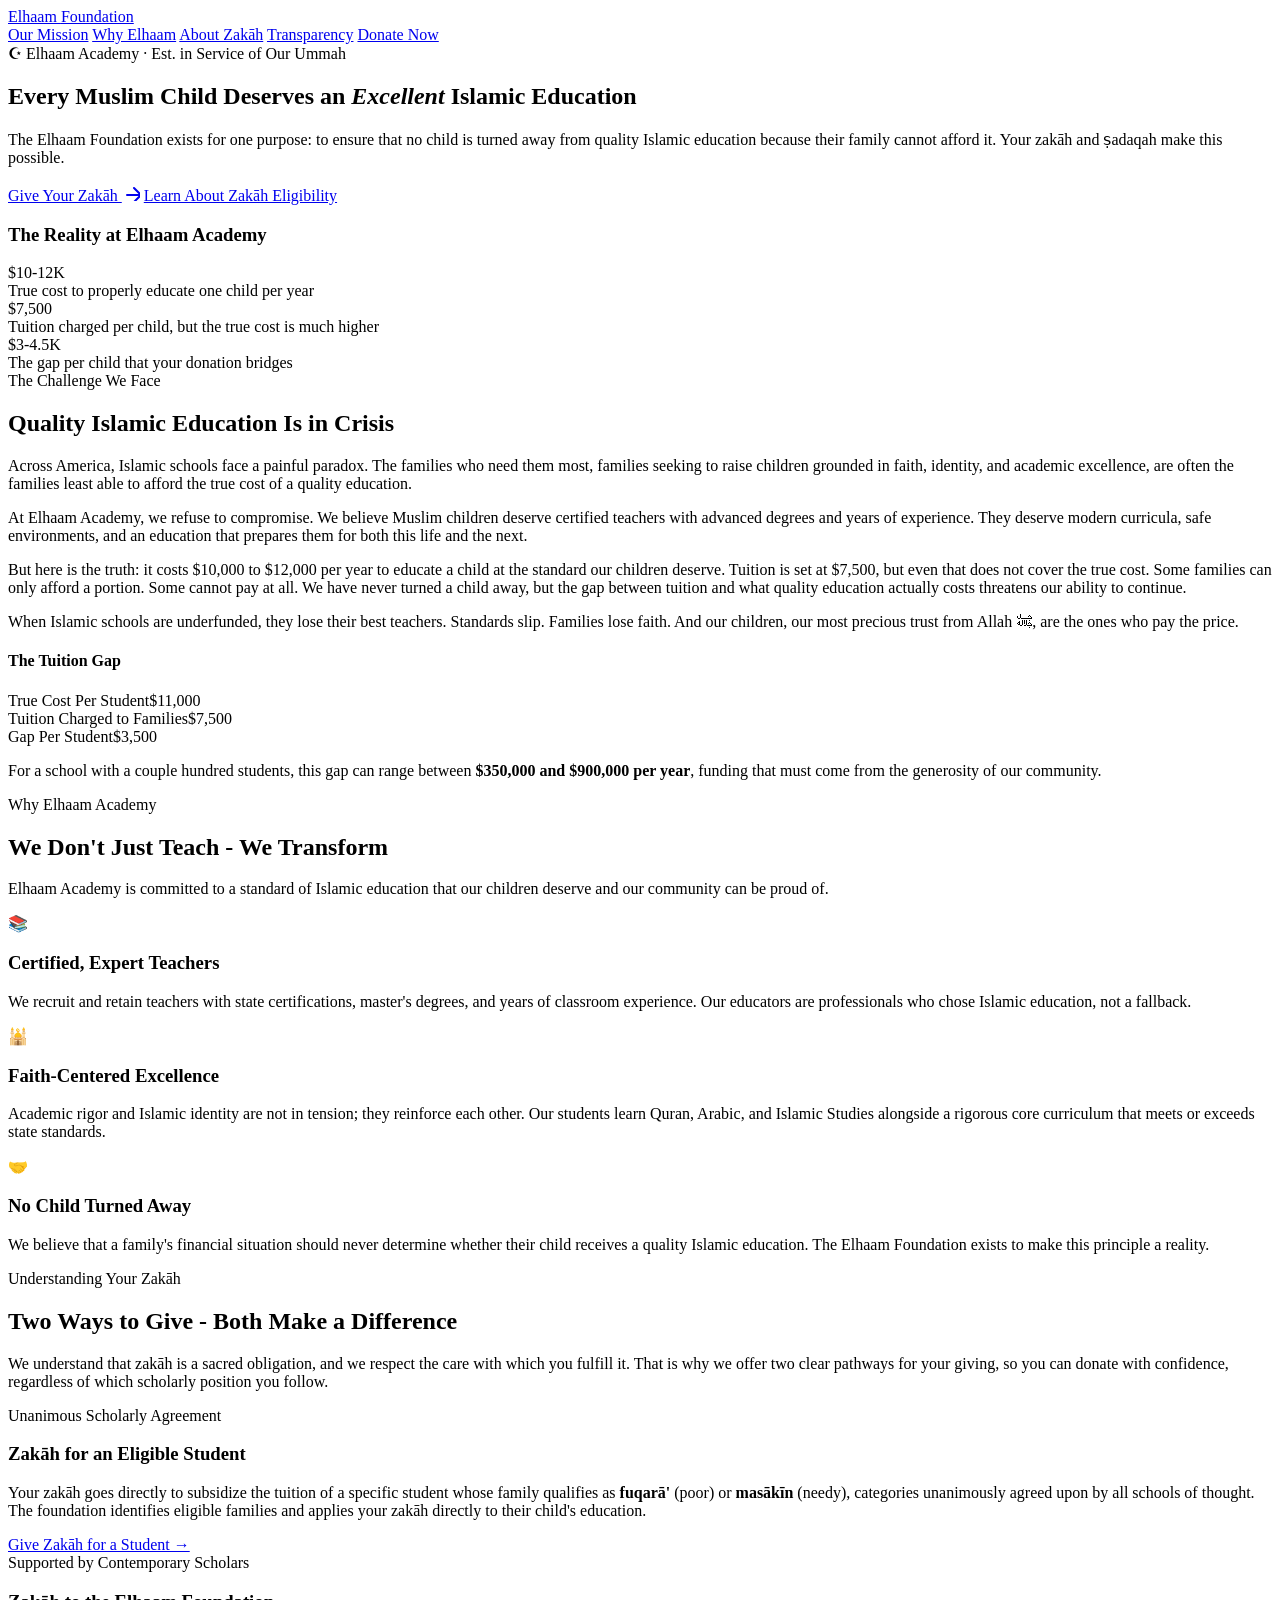
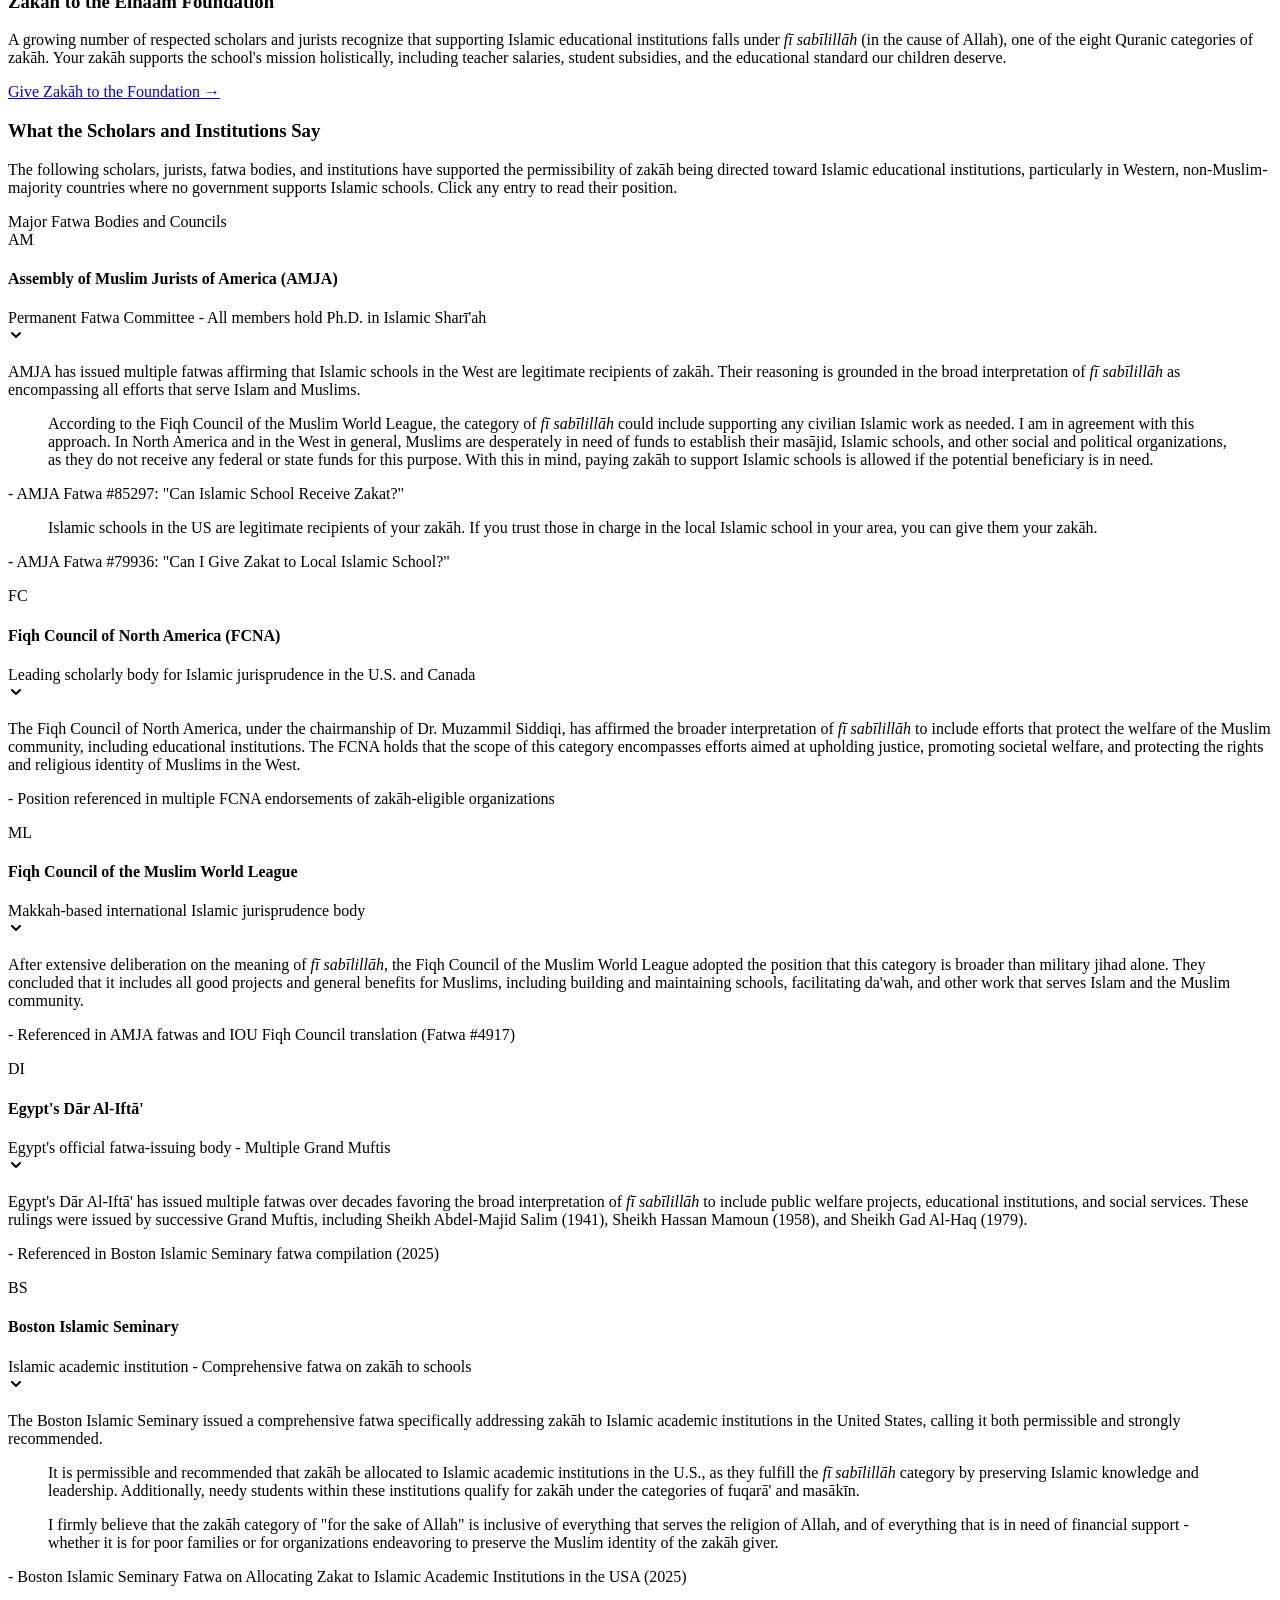
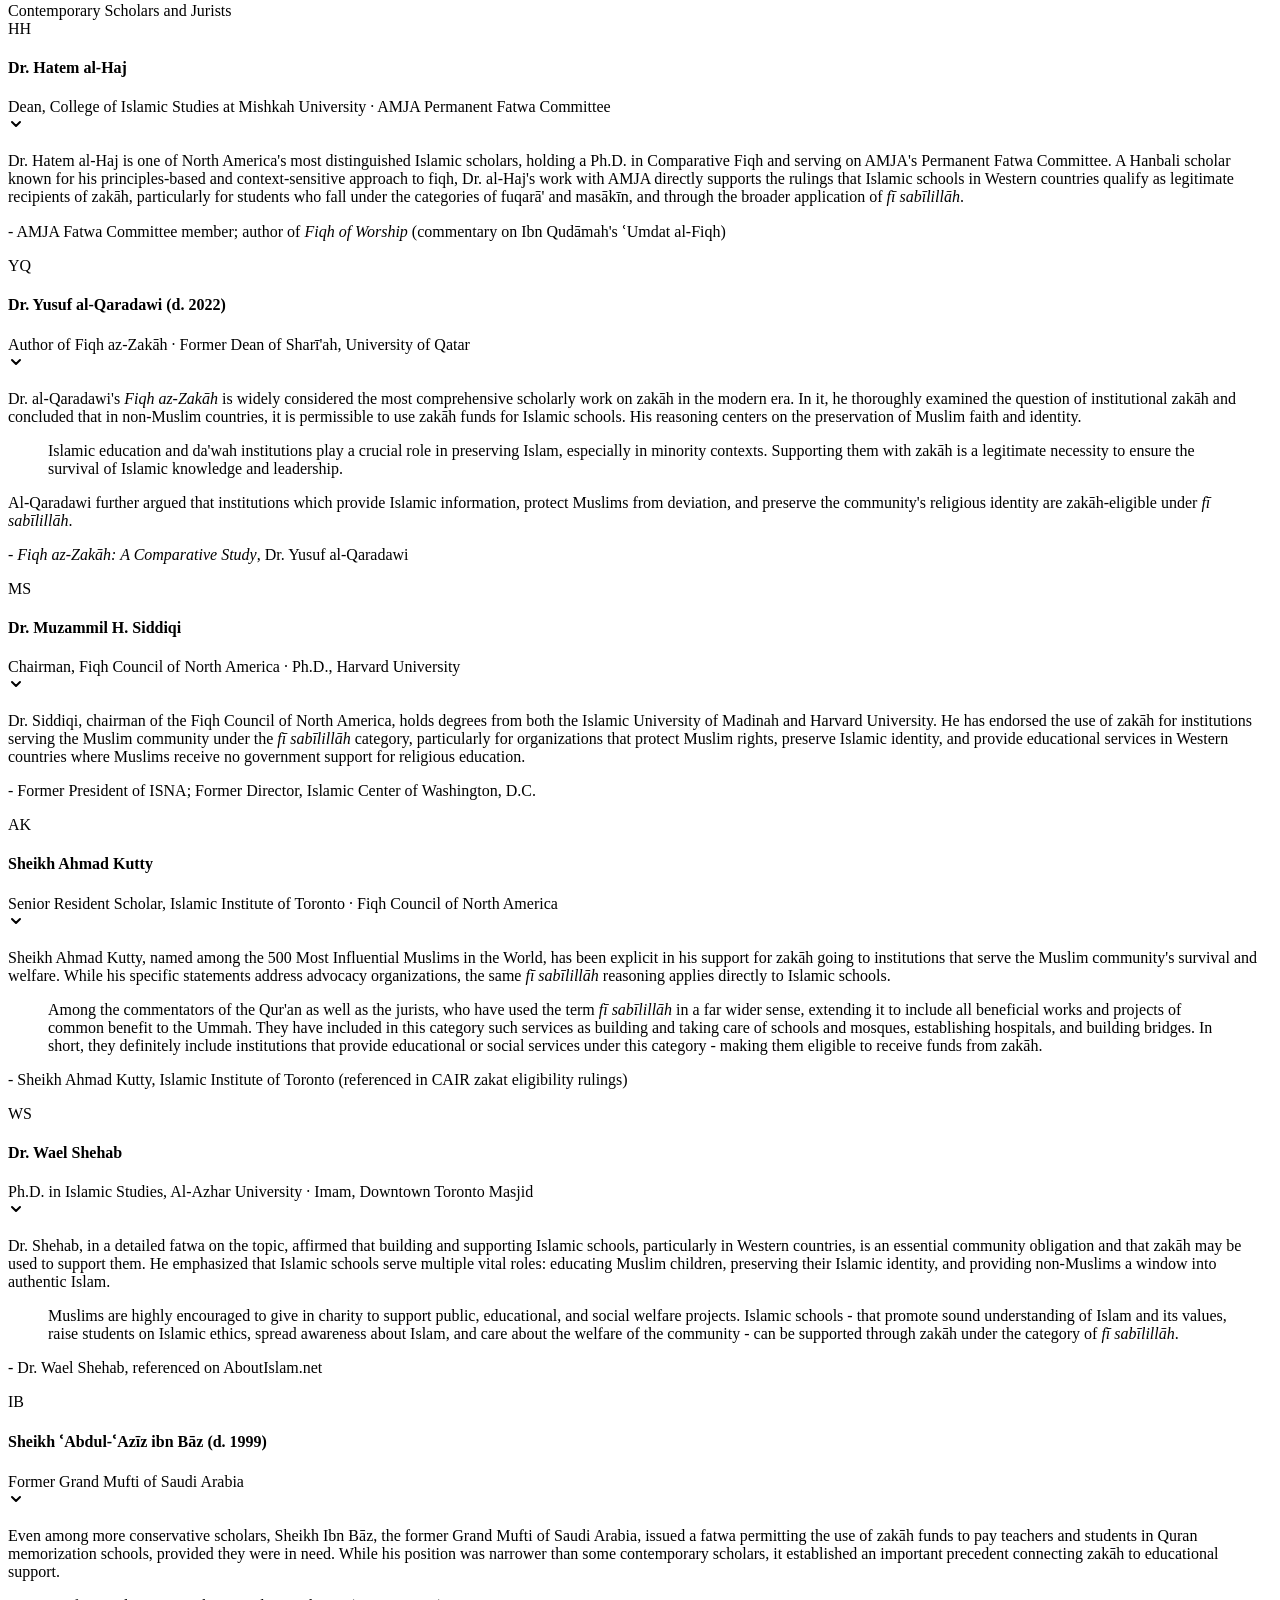
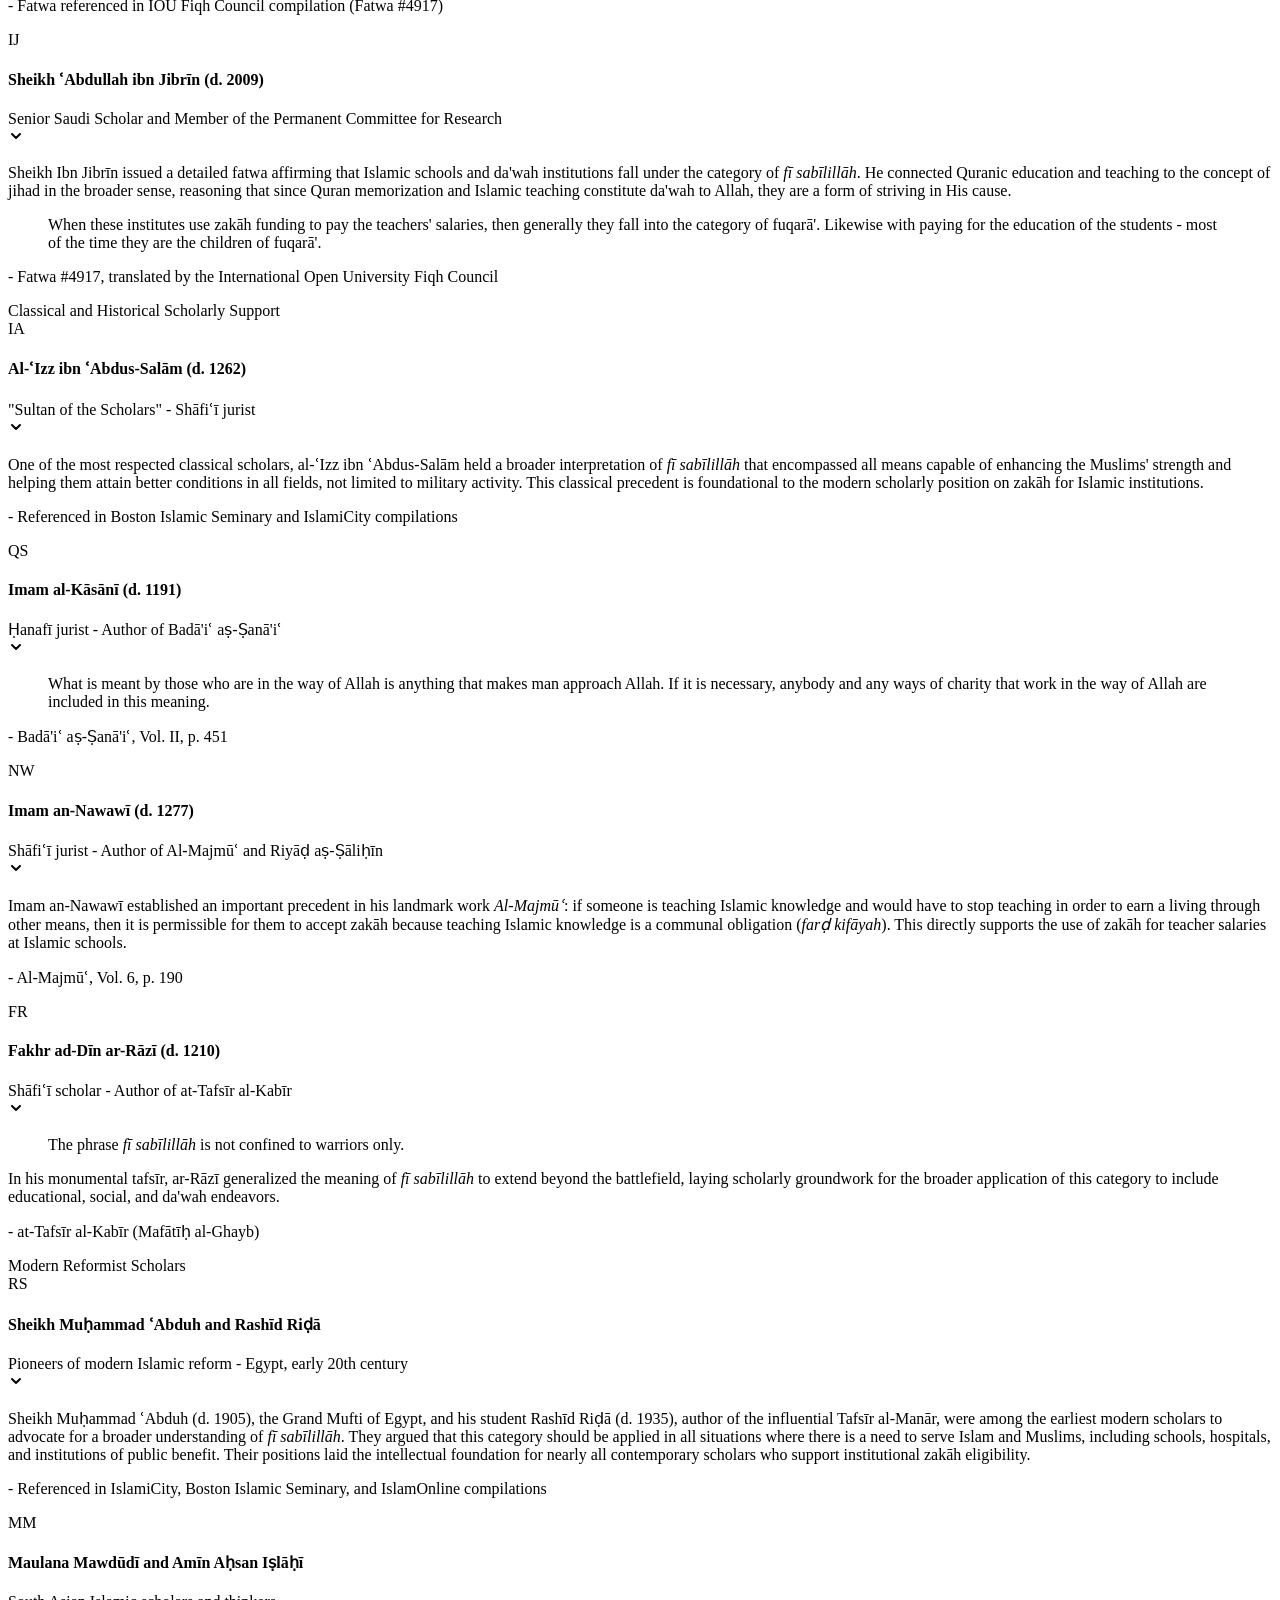
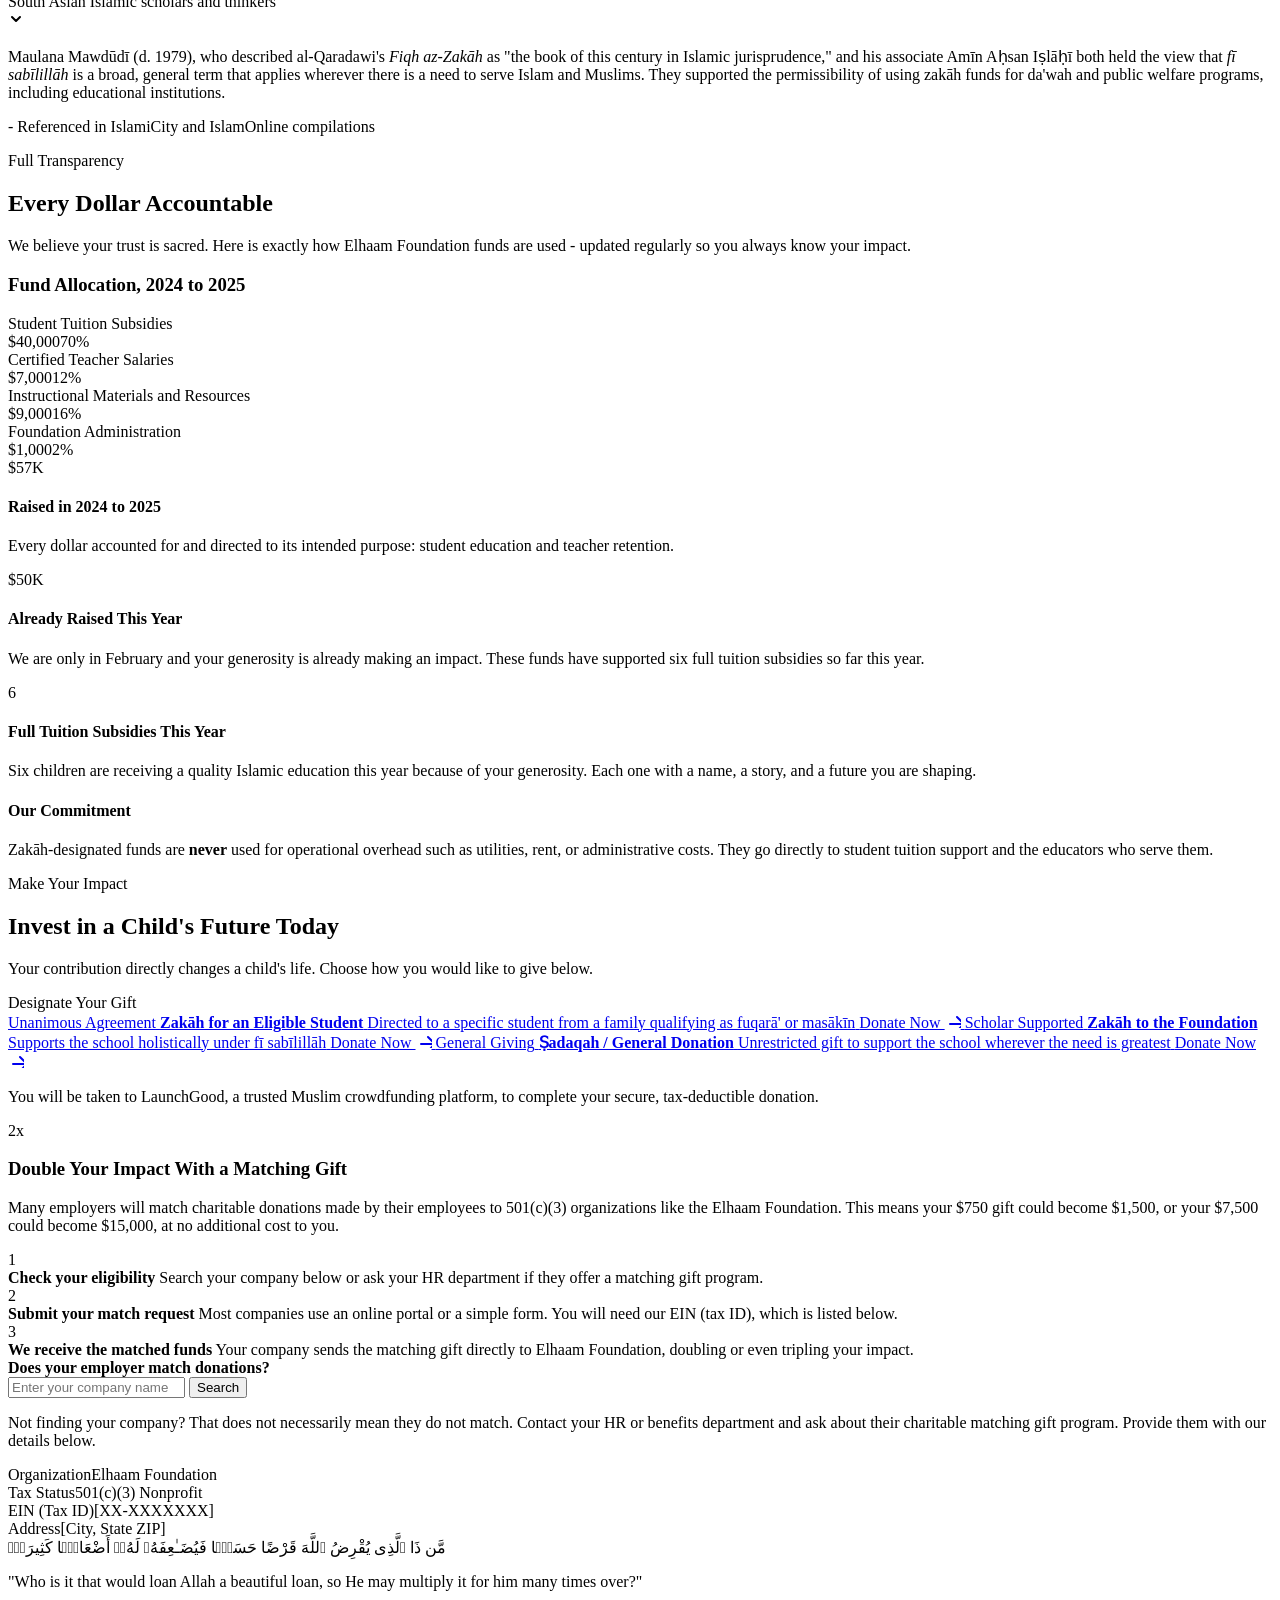
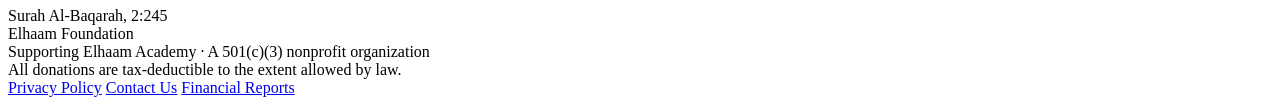
==== index.html @ 67f21fc2 "first commit" ====
<!DOCTYPE html>
<html lang="en">
<head>
<meta charset="UTF-8">
<meta name="viewport" content="width=device-width, initial-scale=1.0">
<title>Elhaam Foundation | Investing in the Future of Our Children</title>
<link href="https://fonts.googleapis.com/css2?family=Cormorant+Garamond:ital,wght@0,400;0,500;0,600;0,700;1,400;1,500&family=DM+Sans:wght@300;400;500;600;700&display=swap" rel="stylesheet">
<link rel="stylesheet" href="style.css">
<style>
  
</style>
</head>
<body>

<!-- NAV -->
<nav>
  <div class="nav-inner">
    <a href="#" class="nav-logo">Elhaam <span>Foundation</span></a>
    <div class="nav-links">
      <a href="#challenge">Our Mission</a>
      <a href="#why">Why Elhaam</a>
      <a href="#zakah">About Zakāh</a>
      <a href="#transparency">Transparency</a>
      <a href="#donate" class="nav-cta">Donate Now</a>
    </div>
  </div>
</nav>

<!-- HERO -->
<section class="hero">
  <div class="islamic-pattern"></div>
  <div class="hero-glow"></div>
  <div class="hero-glow-2"></div>
  <div class="hero-content">
    <div>
      <div class="hero-badge">☪ Elhaam Academy · Est. in Service of Our Ummah</div>
      <h1>Every Muslim Child Deserves an <em>Excellent</em> Islamic Education</h1>
      <p class="hero-text">The Elhaam Foundation exists for one purpose: to ensure that no child is turned away from quality Islamic education because their family cannot afford it. Your zakāh and ṣadaqah make this possible.</p>
      <div class="hero-actions">
        <a href="#donate" class="btn-primary">Give Your Zakāh <svg width="18" height="18" fill="none" stroke="currentColor" stroke-width="2" stroke-linecap="round" stroke-linejoin="round"><path d="M5 12h14M12 5l7 7-7 7"/></svg></a>
        <a href="#zakah" class="btn-secondary">Learn About Zakāh Eligibility</a>
      </div>
    </div>
    <div class="hero-card">
      <h3>The Reality at Elhaam Academy</h3>
      <div class="impact-stat">
        <div class="impact-number">$10-12K</div>
        <div class="impact-label">True cost to properly educate one child per year</div>
      </div>
      <div class="impact-stat">
        <div class="impact-number">$7,500</div>
        <div class="impact-label">Tuition charged per child, but the true cost is much higher</div>
      </div>
      <div class="impact-stat">
        <div class="impact-number">$3-4.5K</div>
        <div class="impact-label">The gap per child that your donation bridges</div>
      </div>
    </div>
  </div>
</section>

<!-- CHALLENGE -->
<section class="challenge" id="challenge">
  <div class="section-inner">
    <span class="section-label fade-in">The Challenge We Face</span>
    <h2 class="section-title fade-in">Quality Islamic Education Is in Crisis</h2>
    <div class="challenge-grid">
      <div class="challenge-narrative fade-in">
        <p>Across America, Islamic schools face a painful paradox. The families who need them most, families seeking to raise children grounded in faith, identity, and academic excellence, are often the families least able to afford the true cost of a quality education.</p>
        <p>At Elhaam Academy, we refuse to compromise. We believe Muslim children deserve certified teachers with advanced degrees and years of experience. They deserve modern curricula, safe environments, and an education that prepares them for both this life and the next.</p>
        <p>But here is the truth: it costs $10,000 to $12,000 per year to educate a child at the standard our children deserve. Tuition is set at $7,500, but even that does not cover the true cost. Some families can only afford a portion. Some cannot pay at all. We have never turned a child away, but the gap between tuition and what quality education actually costs threatens our ability to continue.</p>
        <p>When Islamic schools are underfunded, they lose their best teachers. Standards slip. Families lose faith. And our children, our most precious trust from Allah ﷻ, are the ones who pay the price.</p>
      </div>
      <div class="gap-visual fade-in">
        <h4>The Tuition Gap</h4>
        <div class="gap-bar">
          <div class="gap-bar-label"><span>True Cost Per Student</span><span>$11,000</span></div>
          <div class="gap-bar-track"><div class="gap-bar-fill fill-needed" style="width: 100%"></div></div>
        </div>
        <div class="gap-bar">
          <div class="gap-bar-label"><span>Tuition Charged to Families</span><span>$7,500</span></div>
          <div class="gap-bar-track"><div class="gap-bar-fill fill-actual" style="width: 68%"></div></div>
        </div>
        <div class="gap-bar">
          <div class="gap-bar-label"><span>Gap Per Student</span><span>$3,500</span></div>
          <div class="gap-bar-track"><div class="gap-bar-fill fill-gap" style="width: 32%"></div></div>
        </div>
        <div class="gap-callout">
          <p>For a school with a couple hundred students, this gap can range between <strong>$350,000 and $900,000 per year</strong>, funding that must come from the generosity of our community.</p>
        </div>
      </div>
    </div>
  </div>
</section>

<!-- WHY ELHAAM -->
<section class="why-elhaam" id="why">
  <div class="section-inner">
    <span class="section-label fade-in">Why Elhaam Academy</span>
    <h2 class="section-title fade-in">We Don't Just Teach - We Transform</h2>
    <p class="section-subtitle fade-in">Elhaam Academy is committed to a standard of Islamic education that our children deserve and our community can be proud of.</p>
    <div class="pillars-grid">
      <div class="pillar-card fade-in">
        <div class="pillar-icon">📚</div>
        <h3>Certified, Expert Teachers</h3>
        <p>We recruit and retain teachers with state certifications, master's degrees, and years of classroom experience. Our educators are professionals who chose Islamic education, not a fallback.</p>
      </div>
      <div class="pillar-card fade-in">
        <div class="pillar-icon">🕌</div>
        <h3>Faith-Centered Excellence</h3>
        <p>Academic rigor and Islamic identity are not in tension; they reinforce each other. Our students learn Quran, Arabic, and Islamic Studies alongside a rigorous core curriculum that meets or exceeds state standards.</p>
      </div>
      <div class="pillar-card fade-in">
        <div class="pillar-icon">🤝</div>
        <h3>No Child Turned Away</h3>
        <p>We believe that a family's financial situation should never determine whether their child receives a quality Islamic education. The Elhaam Foundation exists to make this principle a reality.</p>
      </div>
    </div>
  </div>
</section>

<!-- ZAKAH -->
<section class="zakah-section" id="zakah">
  <div class="section-inner">
    <span class="section-label fade-in">Understanding Your Zakāh</span>
    <h2 class="section-title fade-in">Two Ways to Give - Both Make a Difference</h2>
    <div class="zakah-intro fade-in">
      <p>We understand that zakāh is a sacred obligation, and we respect the care with which you fulfill it. That is why we offer two clear pathways for your giving, so you can donate with confidence, regardless of which scholarly position you follow.</p>
    </div>

    <div class="zakah-paths">
      <div class="zakah-path fade-in">
        <span class="path-badge consensus">Unanimous Scholarly Agreement</span>
        <h3>Zakāh for an Eligible Student</h3>
        <p>Your zakāh goes directly to subsidize the tuition of a specific student whose family qualifies as <strong>fuqarā'</strong> (poor) or <strong>masākīn</strong> (needy), categories unanimously agreed upon by all schools of thought. The foundation identifies eligible families and applies your zakāh directly to their child's education.</p>
        <a href="#donate" class="btn-primary">Give Zakāh for a Student →</a>
      </div>
      <div class="zakah-path fade-in">
        <span class="path-badge supported">Supported by Contemporary Scholars</span>
        <h3>Zakāh to the Elhaam Foundation</h3>
        <p>A growing number of respected scholars and jurists recognize that supporting Islamic educational institutions falls under <em>fī sabīlillāh</em> (in the cause of Allah), one of the eight Quranic categories of zakāh. Your zakāh supports the school's mission holistically, including teacher salaries, student subsidies, and the educational standard our children deserve.</p>
        <a href="#donate" class="btn-primary">Give Zakāh to the Foundation →</a>
      </div>
    </div>

    <!-- SCHOLARS ACCORDION -->
    <div class="scholars-section fade-in">
      <h3>What the Scholars and Institutions Say</h3>
      <p>The following scholars, jurists, fatwa bodies, and institutions have supported the permissibility of zakāh being directed toward Islamic educational institutions, particularly in Western, non-Muslim-majority countries where no government supports Islamic schools. Click any entry to read their position.</p>

      <!-- CATEGORY: Major Fatwa Bodies -->
      <div class="scholar-category">Major Fatwa Bodies and Councils</div>

      <!-- AMJA -->
      <div class="scholar-item">
        <div class="scholar-header" onclick="toggleScholar(this)">
          <div class="scholar-name">
            <div class="scholar-avatar org">AM</div>
            <div class="scholar-info">
              <h4>Assembly of Muslim Jurists of America (AMJA)</h4>
              <span>Permanent Fatwa Committee - All members hold Ph.D. in Islamic Sharī'ah</span>
            </div>
          </div>
          <div class="scholar-toggle"><svg width="16" height="16" fill="none" stroke="currentColor" stroke-width="2" stroke-linecap="round" stroke-linejoin="round"><path d="M4 6l4 4 4-4"/></svg></div>
        </div>
        <div class="scholar-body">
          <div class="scholar-body-inner">
            <p>AMJA has issued multiple fatwas affirming that Islamic schools in the West are legitimate recipients of zakāh. Their reasoning is grounded in the broad interpretation of <em>fī sabīlillāh</em> as encompassing all efforts that serve Islam and Muslims.</p>
            <blockquote>According to the Fiqh Council of the Muslim World League, the category of <em>fī sabīlillāh</em> could include supporting any civilian Islamic work as needed. I am in agreement with this approach. In North America and in the West in general, Muslims are desperately in need of funds to establish their masājid, Islamic schools, and other social and political organizations, as they do not receive any federal or state funds for this purpose. With this in mind, paying zakāh to support Islamic schools is allowed if the potential beneficiary is in need.</blockquote>
            <p class="source">- AMJA Fatwa #85297: "Can Islamic School Receive Zakat?"</p>
            <blockquote>Islamic schools in the US are legitimate recipients of your zakāh. If you trust those in charge in the local Islamic school in your area, you can give them your zakāh.</blockquote>
            <p class="source">- AMJA Fatwa #79936: "Can I Give Zakat to Local Islamic School?"</p>
          </div>
        </div>
      </div>

      <!-- Fiqh Council of North America -->
      <div class="scholar-item">
        <div class="scholar-header" onclick="toggleScholar(this)">
          <div class="scholar-name">
            <div class="scholar-avatar org">FC</div>
            <div class="scholar-info">
              <h4>Fiqh Council of North America (FCNA)</h4>
              <span>Leading scholarly body for Islamic jurisprudence in the U.S. and Canada</span>
            </div>
          </div>
          <div class="scholar-toggle"><svg width="16" height="16" fill="none" stroke="currentColor" stroke-width="2" stroke-linecap="round" stroke-linejoin="round"><path d="M4 6l4 4 4-4"/></svg></div>
        </div>
        <div class="scholar-body">
          <div class="scholar-body-inner">
            <p>The Fiqh Council of North America, under the chairmanship of Dr. Muzammil Siddiqi, has affirmed the broader interpretation of <em>fī sabīlillāh</em> to include efforts that protect the welfare of the Muslim community, including educational institutions. The FCNA holds that the scope of this category encompasses efforts aimed at upholding justice, promoting societal welfare, and protecting the rights and religious identity of Muslims in the West.</p>
            <p class="source">- Position referenced in multiple FCNA endorsements of zakāh-eligible organizations</p>
          </div>
        </div>
      </div>

      <!-- Muslim World League Fiqh Council -->
      <div class="scholar-item">
        <div class="scholar-header" onclick="toggleScholar(this)">
          <div class="scholar-name">
            <div class="scholar-avatar org">ML</div>
            <div class="scholar-info">
              <h4>Fiqh Council of the Muslim World League</h4>
              <span>Makkah-based international Islamic jurisprudence body</span>
            </div>
          </div>
          <div class="scholar-toggle"><svg width="16" height="16" fill="none" stroke="currentColor" stroke-width="2" stroke-linecap="round" stroke-linejoin="round"><path d="M4 6l4 4 4-4"/></svg></div>
        </div>
        <div class="scholar-body">
          <div class="scholar-body-inner">
            <p>After extensive deliberation on the meaning of <em>fī sabīlillāh</em>, the Fiqh Council of the Muslim World League adopted the position that this category is broader than military jihad alone. They concluded that it includes all good projects and general benefits for Muslims, including building and maintaining schools, facilitating da'wah, and other work that serves Islam and the Muslim community.</p>
            <p class="source">- Referenced in AMJA fatwas and IOU Fiqh Council translation (Fatwa #4917)</p>
          </div>
        </div>
      </div>

      <!-- Egypt's Dar Al-Ifta -->
      <div class="scholar-item">
        <div class="scholar-header" onclick="toggleScholar(this)">
          <div class="scholar-name">
            <div class="scholar-avatar org">DI</div>
            <div class="scholar-info">
              <h4>Egypt's Dār Al-Iftā'</h4>
              <span>Egypt's official fatwa-issuing body - Multiple Grand Muftis</span>
            </div>
          </div>
          <div class="scholar-toggle"><svg width="16" height="16" fill="none" stroke="currentColor" stroke-width="2" stroke-linecap="round" stroke-linejoin="round"><path d="M4 6l4 4 4-4"/></svg></div>
        </div>
        <div class="scholar-body">
          <div class="scholar-body-inner">
            <p>Egypt's Dār Al-Iftā' has issued multiple fatwas over decades favoring the broad interpretation of <em>fī sabīlillāh</em> to include public welfare projects, educational institutions, and social services. These rulings were issued by successive Grand Muftis, including Sheikh Abdel-Majid Salim (1941), Sheikh Hassan Mamoun (1958), and Sheikh Gad Al-Haq (1979).</p>
            <p class="source">- Referenced in Boston Islamic Seminary fatwa compilation (2025)</p>
          </div>
        </div>
      </div>

      <!-- Boston Islamic Seminary -->
      <div class="scholar-item">
        <div class="scholar-header" onclick="toggleScholar(this)">
          <div class="scholar-name">
            <div class="scholar-avatar org">BS</div>
            <div class="scholar-info">
              <h4>Boston Islamic Seminary</h4>
              <span>Islamic academic institution - Comprehensive fatwa on zakāh to schools</span>
            </div>
          </div>
          <div class="scholar-toggle"><svg width="16" height="16" fill="none" stroke="currentColor" stroke-width="2" stroke-linecap="round" stroke-linejoin="round"><path d="M4 6l4 4 4-4"/></svg></div>
        </div>
        <div class="scholar-body">
          <div class="scholar-body-inner">
            <p>The Boston Islamic Seminary issued a comprehensive fatwa specifically addressing zakāh to Islamic academic institutions in the United States, calling it both permissible and strongly recommended.</p>
            <blockquote>It is permissible and recommended that zakāh be allocated to Islamic academic institutions in the U.S., as they fulfill the <em>fī sabīlillāh</em> category by preserving Islamic knowledge and leadership. Additionally, needy students within these institutions qualify for zakāh under the categories of fuqarā' and masākīn.</blockquote>
            <blockquote>I firmly believe that the zakāh category of "for the sake of Allah" is inclusive of everything that serves the religion of Allah, and of everything that is in need of financial support - whether it is for poor families or for organizations endeavoring to preserve the Muslim identity of the zakāh giver.</blockquote>
            <p class="source">- Boston Islamic Seminary Fatwa on Allocating Zakat to Islamic Academic Institutions in the USA (2025)</p>
          </div>
        </div>
      </div>

      <!-- CATEGORY: Contemporary Scholars -->
      <div class="scholar-category">Contemporary Scholars and Jurists</div>

      <!-- Dr. Hatem al-Haj -->
      <div class="scholar-item">
        <div class="scholar-header" onclick="toggleScholar(this)">
          <div class="scholar-name">
            <div class="scholar-avatar">HH</div>
            <div class="scholar-info">
              <h4>Dr. Hatem al-Haj</h4>
              <span>Dean, College of Islamic Studies at Mishkah University · AMJA Permanent Fatwa Committee</span>
            </div>
          </div>
          <div class="scholar-toggle"><svg width="16" height="16" fill="none" stroke="currentColor" stroke-width="2" stroke-linecap="round" stroke-linejoin="round"><path d="M4 6l4 4 4-4"/></svg></div>
        </div>
        <div class="scholar-body">
          <div class="scholar-body-inner">
            <p>Dr. Hatem al-Haj is one of North America's most distinguished Islamic scholars, holding a Ph.D. in Comparative Fiqh and serving on AMJA's Permanent Fatwa Committee. A Hanbali scholar known for his principles-based and context-sensitive approach to fiqh, Dr. al-Haj's work with AMJA directly supports the rulings that Islamic schools in Western countries qualify as legitimate recipients of zakāh, particularly for students who fall under the categories of fuqarā' and masākīn, and through the broader application of <em>fī sabīlillāh</em>.</p>
            <p class="source">- AMJA Fatwa Committee member; author of <em>Fiqh of Worship</em> (commentary on Ibn Qudāmah's ʿUmdat al-Fiqh)</p>
          </div>
        </div>
      </div>

      <!-- Sh. Yusuf al-Qaradawi -->
      <div class="scholar-item">
        <div class="scholar-header" onclick="toggleScholar(this)">
          <div class="scholar-name">
            <div class="scholar-avatar">YQ</div>
            <div class="scholar-info">
              <h4>Dr. Yusuf al-Qaradawi (d. 2022)</h4>
              <span>Author of Fiqh az-Zakāh · Former Dean of Sharī'ah, University of Qatar</span>
            </div>
          </div>
          <div class="scholar-toggle"><svg width="16" height="16" fill="none" stroke="currentColor" stroke-width="2" stroke-linecap="round" stroke-linejoin="round"><path d="M4 6l4 4 4-4"/></svg></div>
        </div>
        <div class="scholar-body">
          <div class="scholar-body-inner">
            <p>Dr. al-Qaradawi's <em>Fiqh az-Zakāh</em> is widely considered the most comprehensive scholarly work on zakāh in the modern era. In it, he thoroughly examined the question of institutional zakāh and concluded that in non-Muslim countries, it is permissible to use zakāh funds for Islamic schools. His reasoning centers on the preservation of Muslim faith and identity.</p>
            <blockquote>Islamic education and da'wah institutions play a crucial role in preserving Islam, especially in minority contexts. Supporting them with zakāh is a legitimate necessity to ensure the survival of Islamic knowledge and leadership.</blockquote>
            <p>Al-Qaradawi further argued that institutions which provide Islamic information, protect Muslims from deviation, and preserve the community's religious identity are zakāh-eligible under <em>fī sabīlillāh</em>.</p>
            <p class="source">- <em>Fiqh az-Zakāh: A Comparative Study</em>, Dr. Yusuf al-Qaradawi</p>
          </div>
        </div>
      </div>

      <!-- Dr. Muzammil Siddiqi -->
      <div class="scholar-item">
        <div class="scholar-header" onclick="toggleScholar(this)">
          <div class="scholar-name">
            <div class="scholar-avatar">MS</div>
            <div class="scholar-info">
              <h4>Dr. Muzammil H. Siddiqi</h4>
              <span>Chairman, Fiqh Council of North America · Ph.D., Harvard University</span>
            </div>
          </div>
          <div class="scholar-toggle"><svg width="16" height="16" fill="none" stroke="currentColor" stroke-width="2" stroke-linecap="round" stroke-linejoin="round"><path d="M4 6l4 4 4-4"/></svg></div>
        </div>
        <div class="scholar-body">
          <div class="scholar-body-inner">
            <p>Dr. Siddiqi, chairman of the Fiqh Council of North America, holds degrees from both the Islamic University of Madinah and Harvard University. He has endorsed the use of zakāh for institutions serving the Muslim community under the <em>fī sabīlillāh</em> category, particularly for organizations that protect Muslim rights, preserve Islamic identity, and provide educational services in Western countries where Muslims receive no government support for religious education.</p>
            <p class="source">- Former President of ISNA; Former Director, Islamic Center of Washington, D.C.</p>
          </div>
        </div>
      </div>

      <!-- Sheikh Ahmad Kutty -->
      <div class="scholar-item">
        <div class="scholar-header" onclick="toggleScholar(this)">
          <div class="scholar-name">
            <div class="scholar-avatar">AK</div>
            <div class="scholar-info">
              <h4>Sheikh Ahmad Kutty</h4>
              <span>Senior Resident Scholar, Islamic Institute of Toronto · Fiqh Council of North America</span>
            </div>
          </div>
          <div class="scholar-toggle"><svg width="16" height="16" fill="none" stroke="currentColor" stroke-width="2" stroke-linecap="round" stroke-linejoin="round"><path d="M4 6l4 4 4-4"/></svg></div>
        </div>
        <div class="scholar-body">
          <div class="scholar-body-inner">
            <p>Sheikh Ahmad Kutty, named among the 500 Most Influential Muslims in the World, has been explicit in his support for zakāh going to institutions that serve the Muslim community's survival and welfare. While his specific statements address advocacy organizations, the same <em>fī sabīlillāh</em> reasoning applies directly to Islamic schools.</p>
            <blockquote>Among the commentators of the Qur'an as well as the jurists, who have used the term <em>fī sabīlillāh</em> in a far wider sense, extending it to include all beneficial works and projects of common benefit to the Ummah. They have included in this category such services as building and taking care of schools and mosques, establishing hospitals, and building bridges. In short, they definitely include institutions that provide educational or social services under this category - making them eligible to receive funds from zakāh.</blockquote>
            <p class="source">- Sheikh Ahmad Kutty, Islamic Institute of Toronto (referenced in CAIR zakat eligibility rulings)</p>
          </div>
        </div>
      </div>

      <!-- Dr. Wael Shehab -->
      <div class="scholar-item">
        <div class="scholar-header" onclick="toggleScholar(this)">
          <div class="scholar-name">
            <div class="scholar-avatar">WS</div>
            <div class="scholar-info">
              <h4>Dr. Wael Shehab</h4>
              <span>Ph.D. in Islamic Studies, Al-Azhar University · Imam, Downtown Toronto Masjid</span>
            </div>
          </div>
          <div class="scholar-toggle"><svg width="16" height="16" fill="none" stroke="currentColor" stroke-width="2" stroke-linecap="round" stroke-linejoin="round"><path d="M4 6l4 4 4-4"/></svg></div>
        </div>
        <div class="scholar-body">
          <div class="scholar-body-inner">
            <p>Dr. Shehab, in a detailed fatwa on the topic, affirmed that building and supporting Islamic schools, particularly in Western countries, is an essential community obligation and that zakāh may be used to support them. He emphasized that Islamic schools serve multiple vital roles: educating Muslim children, preserving their Islamic identity, and providing non-Muslims a window into authentic Islam.</p>
            <blockquote>Muslims are highly encouraged to give in charity to support public, educational, and social welfare projects. Islamic schools - that promote sound understanding of Islam and its values, raise students on Islamic ethics, spread awareness about Islam, and care about the welfare of the community - can be supported through zakāh under the category of <em>fī sabīlillāh</em>.</blockquote>
            <p class="source">- Dr. Wael Shehab, referenced on AboutIslam.net</p>
          </div>
        </div>
      </div>

      <!-- Sh. Abdullah ibn Baz -->
      <div class="scholar-item">
        <div class="scholar-header" onclick="toggleScholar(this)">
          <div class="scholar-name">
            <div class="scholar-avatar">IB</div>
            <div class="scholar-info">
              <h4>Sheikh ʿAbdul-ʿAzīz ibn Bāz (d. 1999)</h4>
              <span>Former Grand Mufti of Saudi Arabia</span>
            </div>
          </div>
          <div class="scholar-toggle"><svg width="16" height="16" fill="none" stroke="currentColor" stroke-width="2" stroke-linecap="round" stroke-linejoin="round"><path d="M4 6l4 4 4-4"/></svg></div>
        </div>
        <div class="scholar-body">
          <div class="scholar-body-inner">
            <p>Even among more conservative scholars, Sheikh Ibn Bāz, the former Grand Mufti of Saudi Arabia, issued a fatwa permitting the use of zakāh funds to pay teachers and students in Quran memorization schools, provided they were in need. While his position was narrower than some contemporary scholars, it established an important precedent connecting zakāh to educational support.</p>
            <p class="source">- Fatwa referenced in IOU Fiqh Council compilation (Fatwa #4917)</p>
          </div>
        </div>
      </div>

      <!-- Sheikh Abdullah ibn Jibreen -->
      <div class="scholar-item">
        <div class="scholar-header" onclick="toggleScholar(this)">
          <div class="scholar-name">
            <div class="scholar-avatar">IJ</div>
            <div class="scholar-info">
              <h4>Sheikh ʿAbdullah ibn Jibrīn (d. 2009)</h4>
              <span>Senior Saudi Scholar and Member of the Permanent Committee for Research</span>
            </div>
          </div>
          <div class="scholar-toggle"><svg width="16" height="16" fill="none" stroke="currentColor" stroke-width="2" stroke-linecap="round" stroke-linejoin="round"><path d="M4 6l4 4 4-4"/></svg></div>
        </div>
        <div class="scholar-body">
          <div class="scholar-body-inner">
            <p>Sheikh Ibn Jibrīn issued a detailed fatwa affirming that Islamic schools and da'wah institutions fall under the category of <em>fī sabīlillāh</em>. He connected Quranic education and teaching to the concept of jihad in the broader sense, reasoning that since Quran memorization and Islamic teaching constitute da'wah to Allah, they are a form of striving in His cause.</p>
            <blockquote>When these institutes use zakāh funding to pay the teachers' salaries, then generally they fall into the category of fuqarā'. Likewise with paying for the education of the students - most of the time they are the children of fuqarā'.</blockquote>
            <p class="source">- Fatwa #4917, translated by the International Open University Fiqh Council</p>
          </div>
        </div>
      </div>

      <!-- CATEGORY: Classical and Historical -->
      <div class="scholar-category">Classical and Historical Scholarly Support</div>

      <!-- Al-Izz ibn Abdus-Salam -->
      <div class="scholar-item">
        <div class="scholar-header" onclick="toggleScholar(this)">
          <div class="scholar-name">
            <div class="scholar-avatar">IA</div>
            <div class="scholar-info">
              <h4>Al-ʿIzz ibn ʿAbdus-Salām (d. 1262)</h4>
              <span>"Sultan of the Scholars" - Shāfiʿī jurist</span>
            </div>
          </div>
          <div class="scholar-toggle"><svg width="16" height="16" fill="none" stroke="currentColor" stroke-width="2" stroke-linecap="round" stroke-linejoin="round"><path d="M4 6l4 4 4-4"/></svg></div>
        </div>
        <div class="scholar-body">
          <div class="scholar-body-inner">
            <p>One of the most respected classical scholars, al-ʿIzz ibn ʿAbdus-Salām held a broader interpretation of <em>fī sabīlillāh</em> that encompassed all means capable of enhancing the Muslims' strength and helping them attain better conditions in all fields, not limited to military activity. This classical precedent is foundational to the modern scholarly position on zakāh for Islamic institutions.</p>
            <p class="source">- Referenced in Boston Islamic Seminary and IslamiCity compilations</p>
          </div>
        </div>
      </div>

      <!-- Imam al-Qasani -->
      <div class="scholar-item">
        <div class="scholar-header" onclick="toggleScholar(this)">
          <div class="scholar-name">
            <div class="scholar-avatar">QS</div>
            <div class="scholar-info">
              <h4>Imam al-Kāsānī (d. 1191)</h4>
              <span>Ḥanafī jurist - Author of Badā'iʿ aṣ-Ṣanā'iʿ</span>
            </div>
          </div>
          <div class="scholar-toggle"><svg width="16" height="16" fill="none" stroke="currentColor" stroke-width="2" stroke-linecap="round" stroke-linejoin="round"><path d="M4 6l4 4 4-4"/></svg></div>
        </div>
        <div class="scholar-body">
          <div class="scholar-body-inner">
            <blockquote>What is meant by those who are in the way of Allah is anything that makes man approach Allah. If it is necessary, anybody and any ways of charity that work in the way of Allah are included in this meaning.</blockquote>
            <p class="source">- Badā'iʿ aṣ-Ṣanā'iʿ, Vol. II, p. 451</p>
          </div>
        </div>
      </div>

      <!-- Imam Nawawi -->
      <div class="scholar-item">
        <div class="scholar-header" onclick="toggleScholar(this)">
          <div class="scholar-name">
            <div class="scholar-avatar">NW</div>
            <div class="scholar-info">
              <h4>Imam an-Nawawī (d. 1277)</h4>
              <span>Shāfiʿī jurist - Author of Al-Majmūʿ and Riyāḍ aṣ-Ṣāliḥīn</span>
            </div>
          </div>
          <div class="scholar-toggle"><svg width="16" height="16" fill="none" stroke="currentColor" stroke-width="2" stroke-linecap="round" stroke-linejoin="round"><path d="M4 6l4 4 4-4"/></svg></div>
        </div>
        <div class="scholar-body">
          <div class="scholar-body-inner">
            <p>Imam an-Nawawī established an important precedent in his landmark work <em>Al-Majmūʿ</em>: if someone is teaching Islamic knowledge and would have to stop teaching in order to earn a living through other means, then it is permissible for them to accept zakāh because teaching Islamic knowledge is a communal obligation (<em>farḍ kifāyah</em>). This directly supports the use of zakāh for teacher salaries at Islamic schools.</p>
            <p class="source">- Al-Majmūʿ, Vol. 6, p. 190</p>
          </div>
        </div>
      </div>

      <!-- Fakhruddin ar-Razi -->
      <div class="scholar-item">
        <div class="scholar-header" onclick="toggleScholar(this)">
          <div class="scholar-name">
            <div class="scholar-avatar">FR</div>
            <div class="scholar-info">
              <h4>Fakhr ad-Dīn ar-Rāzī (d. 1210)</h4>
              <span>Shāfiʿī scholar - Author of at-Tafsīr al-Kabīr</span>
            </div>
          </div>
          <div class="scholar-toggle"><svg width="16" height="16" fill="none" stroke="currentColor" stroke-width="2" stroke-linecap="round" stroke-linejoin="round"><path d="M4 6l4 4 4-4"/></svg></div>
        </div>
        <div class="scholar-body">
          <div class="scholar-body-inner">
            <blockquote>The phrase <em>fī sabīlillāh</em> is not confined to warriors only.</blockquote>
            <p>In his monumental tafsīr, ar-Rāzī generalized the meaning of <em>fī sabīlillāh</em> to extend beyond the battlefield, laying scholarly groundwork for the broader application of this category to include educational, social, and da'wah endeavors.</p>
            <p class="source">- at-Tafsīr al-Kabīr (Mafātīḥ al-Ghayb)</p>
          </div>
        </div>
      </div>

      <!-- Modern reformists note -->
      <div class="scholar-category">Modern Reformist Scholars</div>

      <div class="scholar-item">
        <div class="scholar-header" onclick="toggleScholar(this)">
          <div class="scholar-name">
            <div class="scholar-avatar">RS</div>
            <div class="scholar-info">
              <h4>Sheikh Muḥammad ʿAbduh and Rashīd Riḍā</h4>
              <span>Pioneers of modern Islamic reform - Egypt, early 20th century</span>
            </div>
          </div>
          <div class="scholar-toggle"><svg width="16" height="16" fill="none" stroke="currentColor" stroke-width="2" stroke-linecap="round" stroke-linejoin="round"><path d="M4 6l4 4 4-4"/></svg></div>
        </div>
        <div class="scholar-body">
          <div class="scholar-body-inner">
            <p>Sheikh Muḥammad ʿAbduh (d. 1905), the Grand Mufti of Egypt, and his student Rashīd Riḍā (d. 1935), author of the influential Tafsīr al-Manār, were among the earliest modern scholars to advocate for a broader understanding of <em>fī sabīlillāh</em>. They argued that this category should be applied in all situations where there is a need to serve Islam and Muslims, including schools, hospitals, and institutions of public benefit. Their positions laid the intellectual foundation for nearly all contemporary scholars who support institutional zakāh eligibility.</p>
            <p class="source">- Referenced in IslamiCity, Boston Islamic Seminary, and IslamOnline compilations</p>
          </div>
        </div>
      </div>

      <div class="scholar-item">
        <div class="scholar-header" onclick="toggleScholar(this)">
          <div class="scholar-name">
            <div class="scholar-avatar">MM</div>
            <div class="scholar-info">
              <h4>Maulana Mawdūdī and Amīn Aḥsan Iṣlāḥī</h4>
              <span>South Asian Islamic scholars and thinkers</span>
            </div>
          </div>
          <div class="scholar-toggle"><svg width="16" height="16" fill="none" stroke="currentColor" stroke-width="2" stroke-linecap="round" stroke-linejoin="round"><path d="M4 6l4 4 4-4"/></svg></div>
        </div>
        <div class="scholar-body">
          <div class="scholar-body-inner">
            <p>Maulana Mawdūdī (d. 1979), who described al-Qaradawi's <em>Fiqh az-Zakāh</em> as "the book of this century in Islamic jurisprudence," and his associate Amīn Aḥsan Iṣlāḥī both held the view that <em>fī sabīlillāh</em> is a broad, general term that applies wherever there is a need to serve Islam and Muslims. They supported the permissibility of using zakāh funds for da'wah and public welfare programs, including educational institutions.</p>
            <p class="source">- Referenced in IslamiCity and IslamOnline compilations</p>
          </div>
        </div>
      </div>

    </div>
  </div>
</section>

<!-- TRANSPARENCY -->
<section class="transparency" id="transparency">
  <div class="islamic-pattern"></div>
  <div class="section-inner">
    <span class="section-label fade-in">Full Transparency</span>
    <h2 class="section-title fade-in">Every Dollar Accountable</h2>
    <p class="section-subtitle fade-in">We believe your trust is sacred. Here is exactly how Elhaam Foundation funds are used - updated regularly so you always know your impact.</p>
    <div class="transparency-grid">
      <div class="transparency-left fade-in">
        <h3>Fund Allocation, 2024 to 2025</h3>
        <div class="fund-allocation">
          <div class="fund-row">
            <div class="fund-category"><div class="fund-dot" style="background: var(--emerald-light)"></div><span>Student Tuition Subsidies</span></div>
            <div><span class="fund-amount">$40,000</span><span class="fund-percent">70%</span></div>
          </div>
          <div class="fund-row">
            <div class="fund-category"><div class="fund-dot" style="background: var(--gold)"></div><span>Certified Teacher Salaries</span></div>
            <div><span class="fund-amount">$7,000</span><span class="fund-percent">12%</span></div>
          </div>
          <div class="fund-row">
            <div class="fund-category"><div class="fund-dot" style="background: #7BB5E0"></div><span>Instructional Materials and Resources</span></div>
            <div><span class="fund-amount">$9,000</span><span class="fund-percent">16%</span></div>
          </div>
          <div class="fund-row">
            <div class="fund-category"><div class="fund-dot" style="background: #C9A0DC"></div><span>Foundation Administration</span></div>
            <div><span class="fund-amount">$1,000</span><span class="fund-percent">2%</span></div>
          </div>
        </div>
      </div>
      <div class="transparency-right fade-in">
        <div class="trust-card">
          <div class="trust-highlight">$57K</div>
          <h4>Raised in 2024 to 2025</h4>
          <p>Every dollar accounted for and directed to its intended purpose: student education and teacher retention.</p>
        </div>
        <div class="trust-card">
          <div class="trust-highlight">$50K</div>
          <h4>Already Raised This Year</h4>
          <p>We are only in February and your generosity is already making an impact. These funds have supported six full tuition subsidies so far this year.</p>
        </div>
        <div class="trust-card">
          <div class="trust-highlight">6</div>
          <h4>Full Tuition Subsidies This Year</h4>
          <p>Six children are receiving a quality Islamic education this year because of your generosity. Each one with a name, a story, and a future you are shaping.</p>
        </div>
        <div class="trust-card">
          <h4>Our Commitment</h4>
          <p>Zakāh-designated funds are <strong>never</strong> used for operational overhead such as utilities, rent, or administrative costs. They go directly to student tuition support and the educators who serve them.</p>
        </div>
      </div>
    </div>
  </div>
</section>

<!-- DONATE -->
<section class="donate-cta" id="donate">
  <div class="section-inner">
    <span class="section-label fade-in">Make Your Impact</span>
    <h2 class="section-title fade-in">Invest in a Child's Future Today</h2>
    <p class="section-subtitle fade-in">Your contribution directly changes a child's life. Choose how you would like to give below.</p>

    <!-- DONATION FORM -->
    <div class="donate-form-container fade-in">

      <div class="donate-step">
        <div class="step-label">Designate Your Gift</div>
        <div class="designation-buttons">
          <a href="https://www.launchgood.com/elhaamfoundation" target="_blank" class="designation-btn consensus-btn">
            <span class="designation-badge consensus">Unanimous Agreement</span>
            <strong>Zakāh for an Eligible Student</strong>
            <span class="designation-desc">Directed to a specific student from a family qualifying as fuqarā' or masākīn</span>
            <span class="btn-cta">Donate Now <svg width="16" height="16" fill="none" stroke="currentColor" stroke-width="2" stroke-linecap="round" stroke-linejoin="round"><path d="M5 12h14M12 5l7 7-7 7"/></svg></span>
          </a>
          <a href="https://www.launchgood.com/elhaamfoundation" target="_blank" class="designation-btn supported-btn">
            <span class="designation-badge supported">Scholar Supported</span>
            <strong>Zakāh to the Foundation</strong>
            <span class="designation-desc">Supports the school holistically under fī sabīlillāh</span>
            <span class="btn-cta">Donate Now <svg width="16" height="16" fill="none" stroke="currentColor" stroke-width="2" stroke-linecap="round" stroke-linejoin="round"><path d="M5 12h14M12 5l7 7-7 7"/></svg></span>
          </a>
          <a href="https://www.launchgood.com/elhaamfoundation" target="_blank" class="designation-btn sadaqah-btn">
            <span class="designation-badge sadaqah">General Giving</span>
            <strong>Ṣadaqah / General Donation</strong>
            <span class="designation-desc">Unrestricted gift to support the school wherever the need is greatest</span>
            <span class="btn-cta">Donate Now <svg width="16" height="16" fill="none" stroke="currentColor" stroke-width="2" stroke-linecap="round" stroke-linejoin="round"><path d="M5 12h14M12 5l7 7-7 7"/></svg></span>
          </a>
        </div>
        <p class="lg-note">You will be taken to LaunchGood, a trusted Muslim crowdfunding platform, to complete your secure, tax-deductible donation.</p>
      </div>

    </div>

    <!-- MATCHING GIFTS -->
    <div class="matching-gifts fade-in">
      <div class="matching-inner">
        <div class="matching-header-row">
          <div class="matching-icon">2x</div>
          <h3>Double Your Impact With a Matching Gift</h3>
        </div>
        <p>Many employers will match charitable donations made by their employees to 501(c)(3) organizations like the Elhaam Foundation. This means your $750 gift could become $1,500, or your $7,500 could become $15,000, at no additional cost to you.</p>

        <div class="matching-steps">
          <div class="matching-step">
            <div class="step-num">1</div>
            <div>
              <strong>Check your eligibility</strong>
              <span>Search your company below or ask your HR department if they offer a matching gift program.</span>
            </div>
          </div>
          <div class="matching-step">
            <div class="step-num">2</div>
            <div>
              <strong>Submit your match request</strong>
              <span>Most companies use an online portal or a simple form. You will need our EIN (tax ID), which is listed below.</span>
            </div>
          </div>
          <div class="matching-step">
            <div class="step-num">3</div>
            <div>
              <strong>We receive the matched funds</strong>
              <span>Your company sends the matching gift directly to Elhaam Foundation, doubling or even tripling your impact.</span>
            </div>
          </div>
        </div>

        <!-- Company search -->
        <div class="matching-search">
          <label for="companySearch"><strong>Does your employer match donations?</strong></label>
          <div class="matching-search-row">
            <input type="text" id="companySearch" placeholder="Enter your company name" />
            <button class="btn-match-search" onclick="searchMatchingCompany()">Search</button>
          </div>
          <div class="matching-result" id="matchResult"></div>
          <p class="matching-fallback">Not finding your company? That does not necessarily mean they do not match. Contact your HR or benefits department and ask about their charitable matching gift program. Provide them with our details below.</p>
        </div>

        <!-- Foundation details for matching -->
        <div class="matching-details">
          <div class="detail-row"><span class="detail-label">Organization</span><span class="detail-value">Elhaam Foundation</span></div>
          <div class="detail-row"><span class="detail-label">Tax Status</span><span class="detail-value">501(c)(3) Nonprofit</span></div>
          <div class="detail-row"><span class="detail-label">EIN (Tax ID)</span><span class="detail-value">[XX-XXXXXXX]</span></div>
          <div class="detail-row"><span class="detail-label">Address</span><span class="detail-value">[City, State ZIP]</span></div>
        </div>
      </div>
    </div>

    <div class="ayah-section fade-in">
      <div class="ayah-arabic">مَّن ذَا ٱلَّذِى يُقْرِضُ ٱللَّهَ قَرْضًا حَسَنًۭا فَيُضَـٰعِفَهُۥ لَهُۥٓ أَضْعَافًۭا كَثِيرَةًۭ</div>
      <p class="ayah-translation">"Who is it that would loan Allah a beautiful loan, so He may multiply it for him many times over?"</p>
      <span class="ayah-reference">Surah Al-Baqarah, 2:245</span>
    </div>
  </div>
</section>

<!-- FOOTER -->
<footer>
  <div class="footer-inner">
    <div>
      <div class="footer-logo">Elhaam <span>Foundation</span></div>
      <div class="footer-info">Supporting Elhaam Academy · A 501(c)(3) nonprofit organization<br>All donations are tax-deductible to the extent allowed by law.</div>
    </div>
    <div class="footer-links">
      <a href="#">Privacy Policy</a>
      <a href="#">Contact Us</a>
      <a href="#">Financial Reports</a>
    </div>
  </div>
</footer>

<script src="script.js"></script>
</body>
</html>
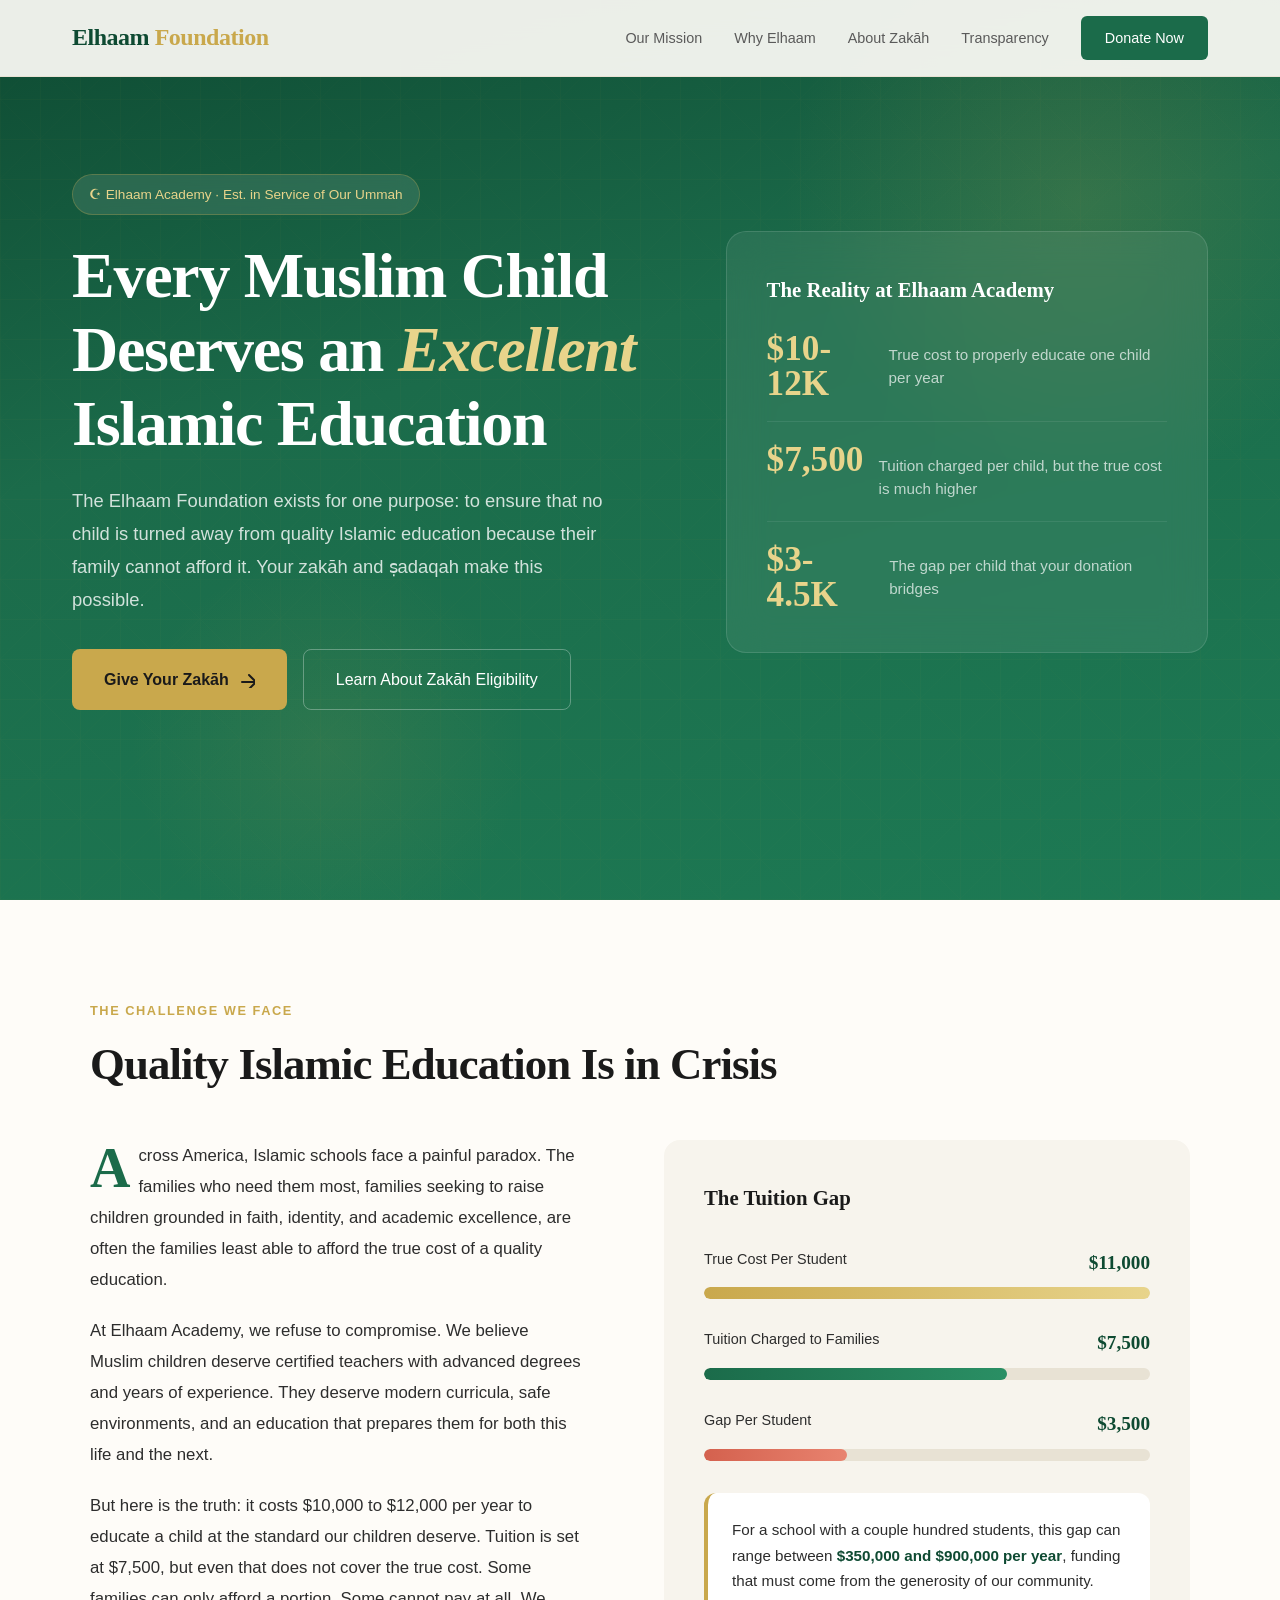
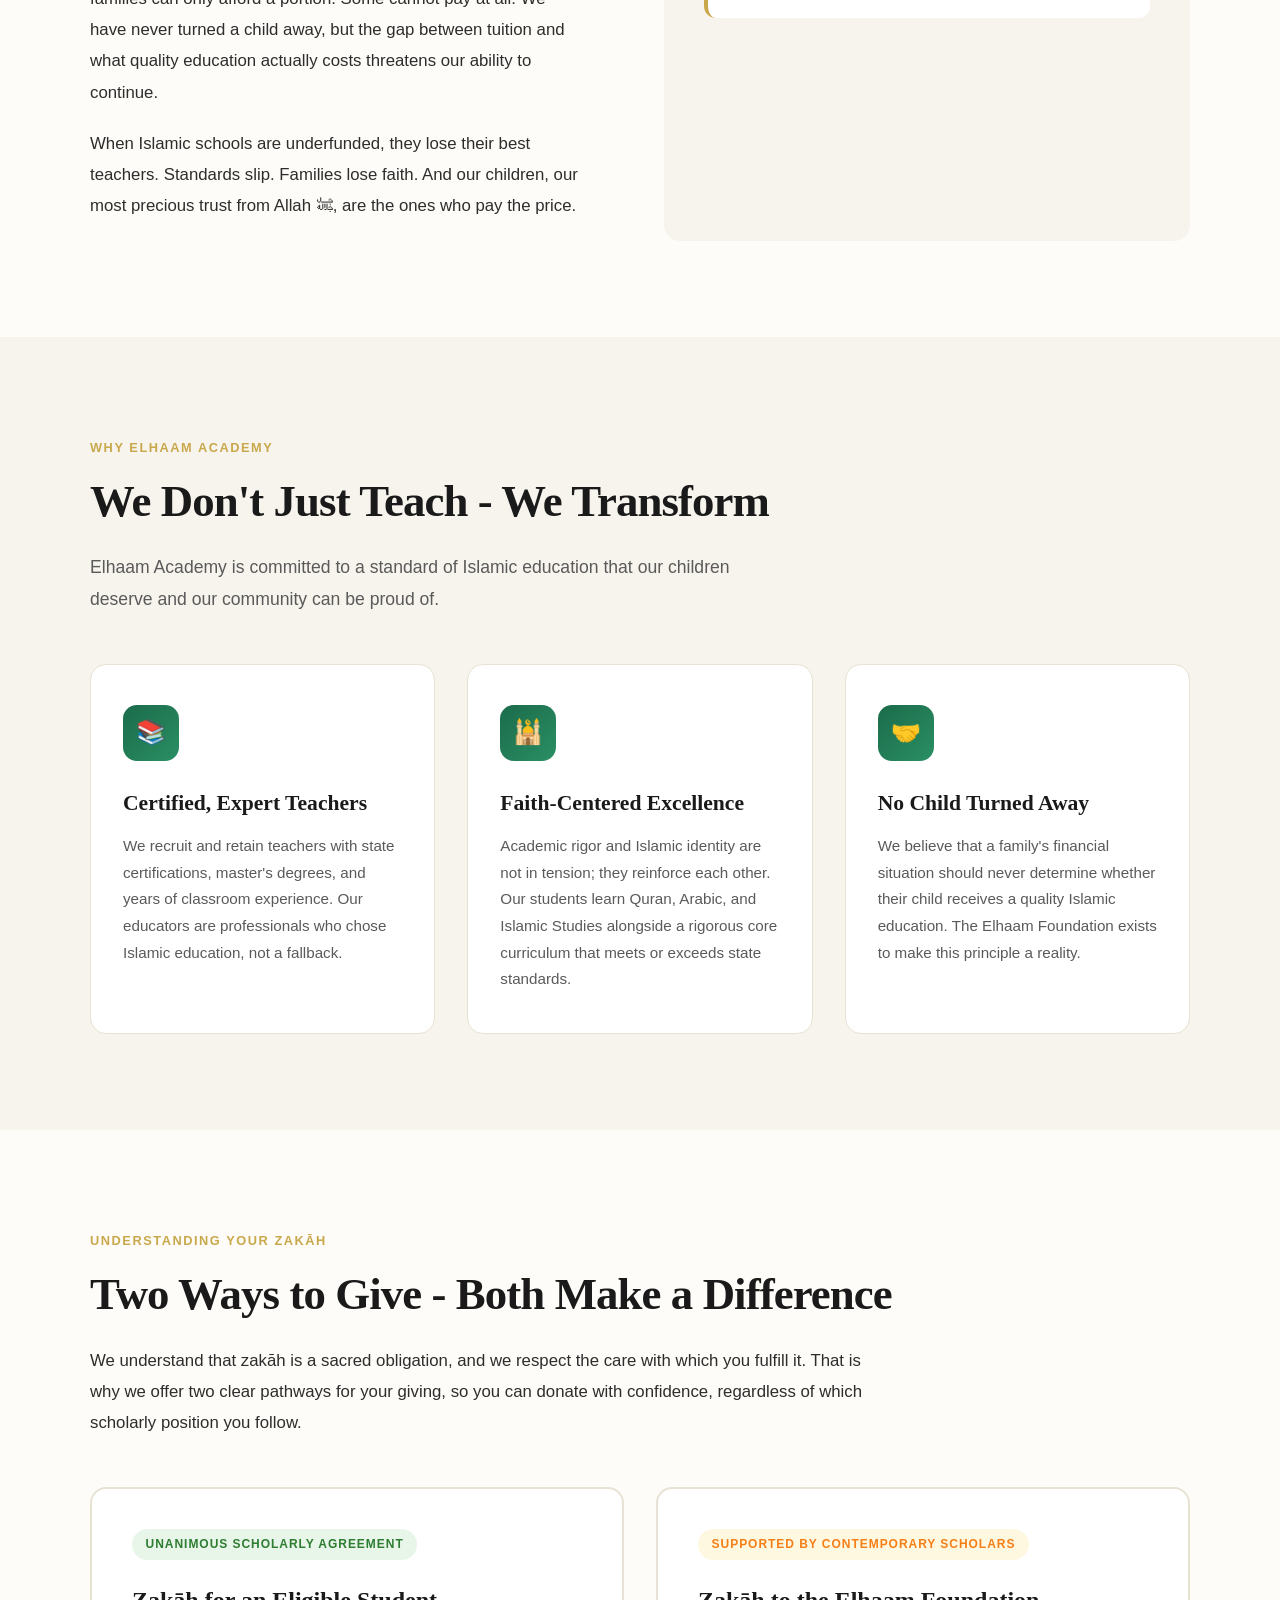
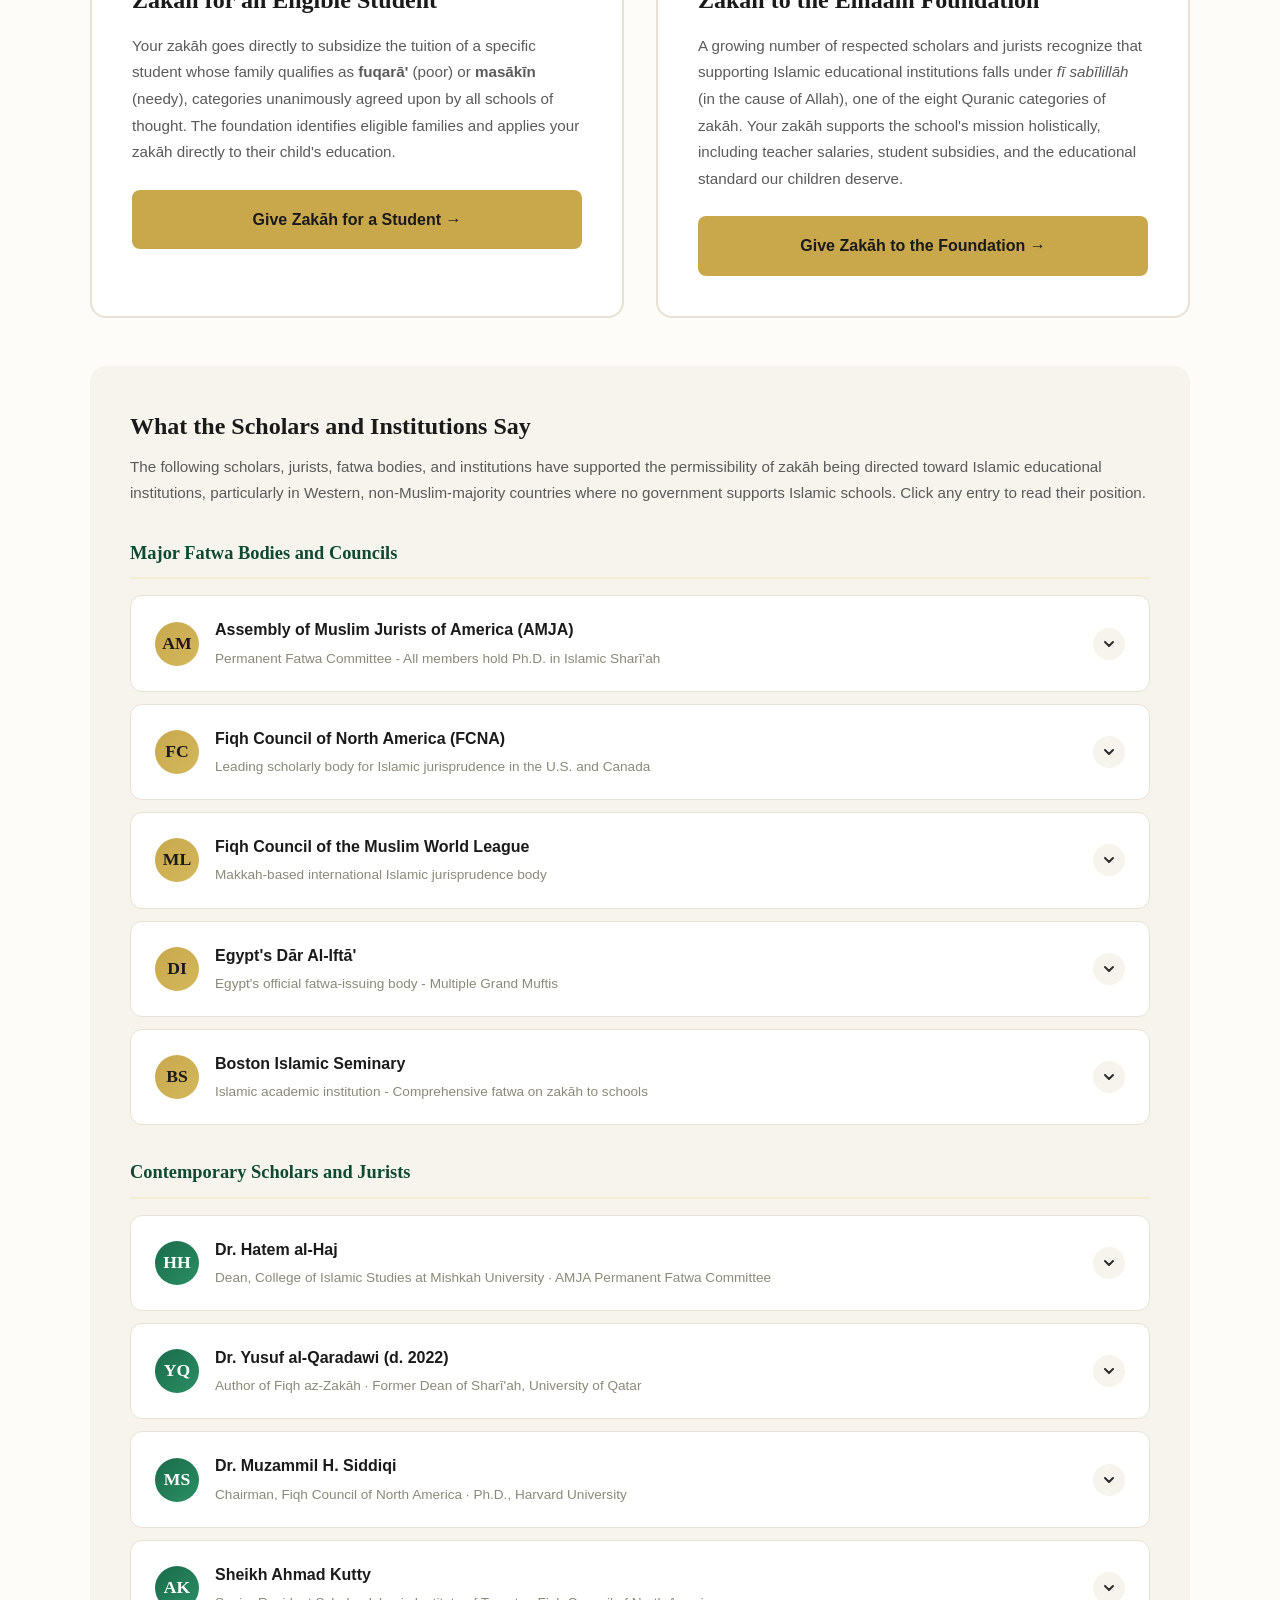
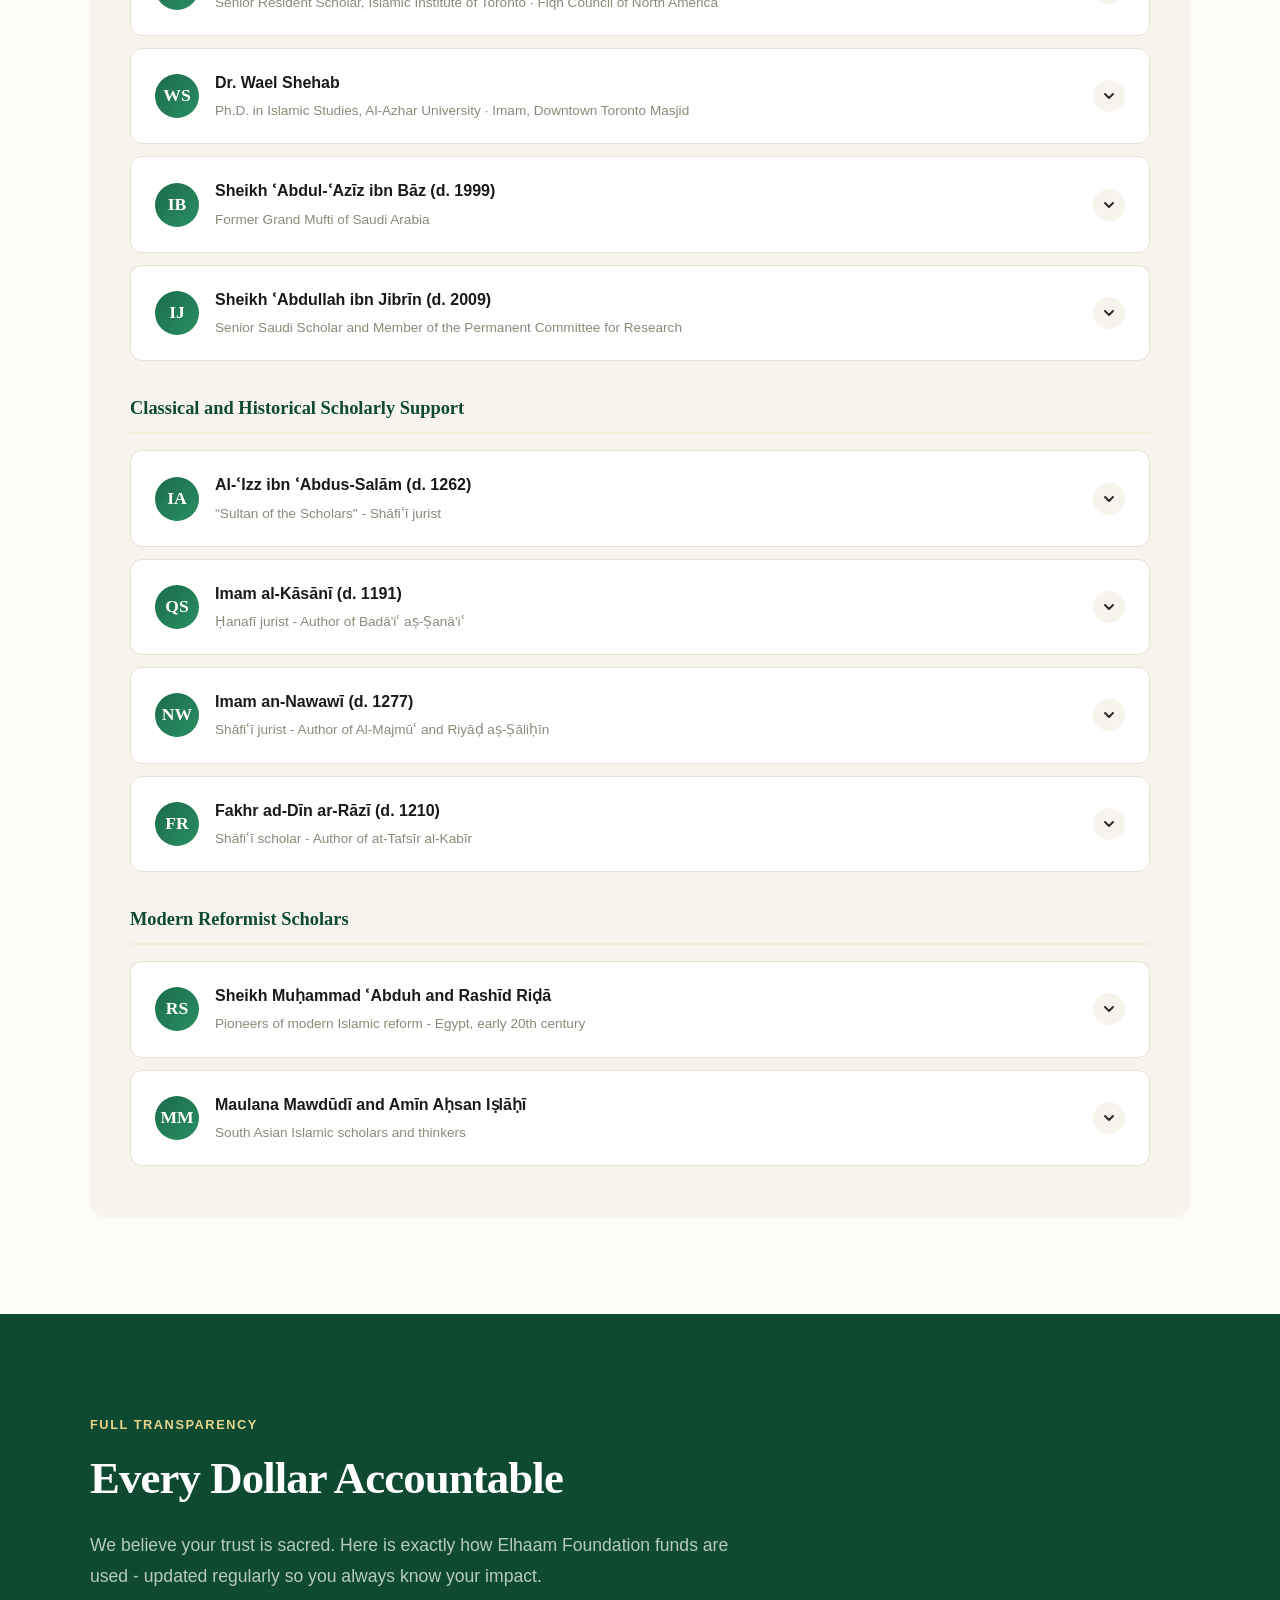
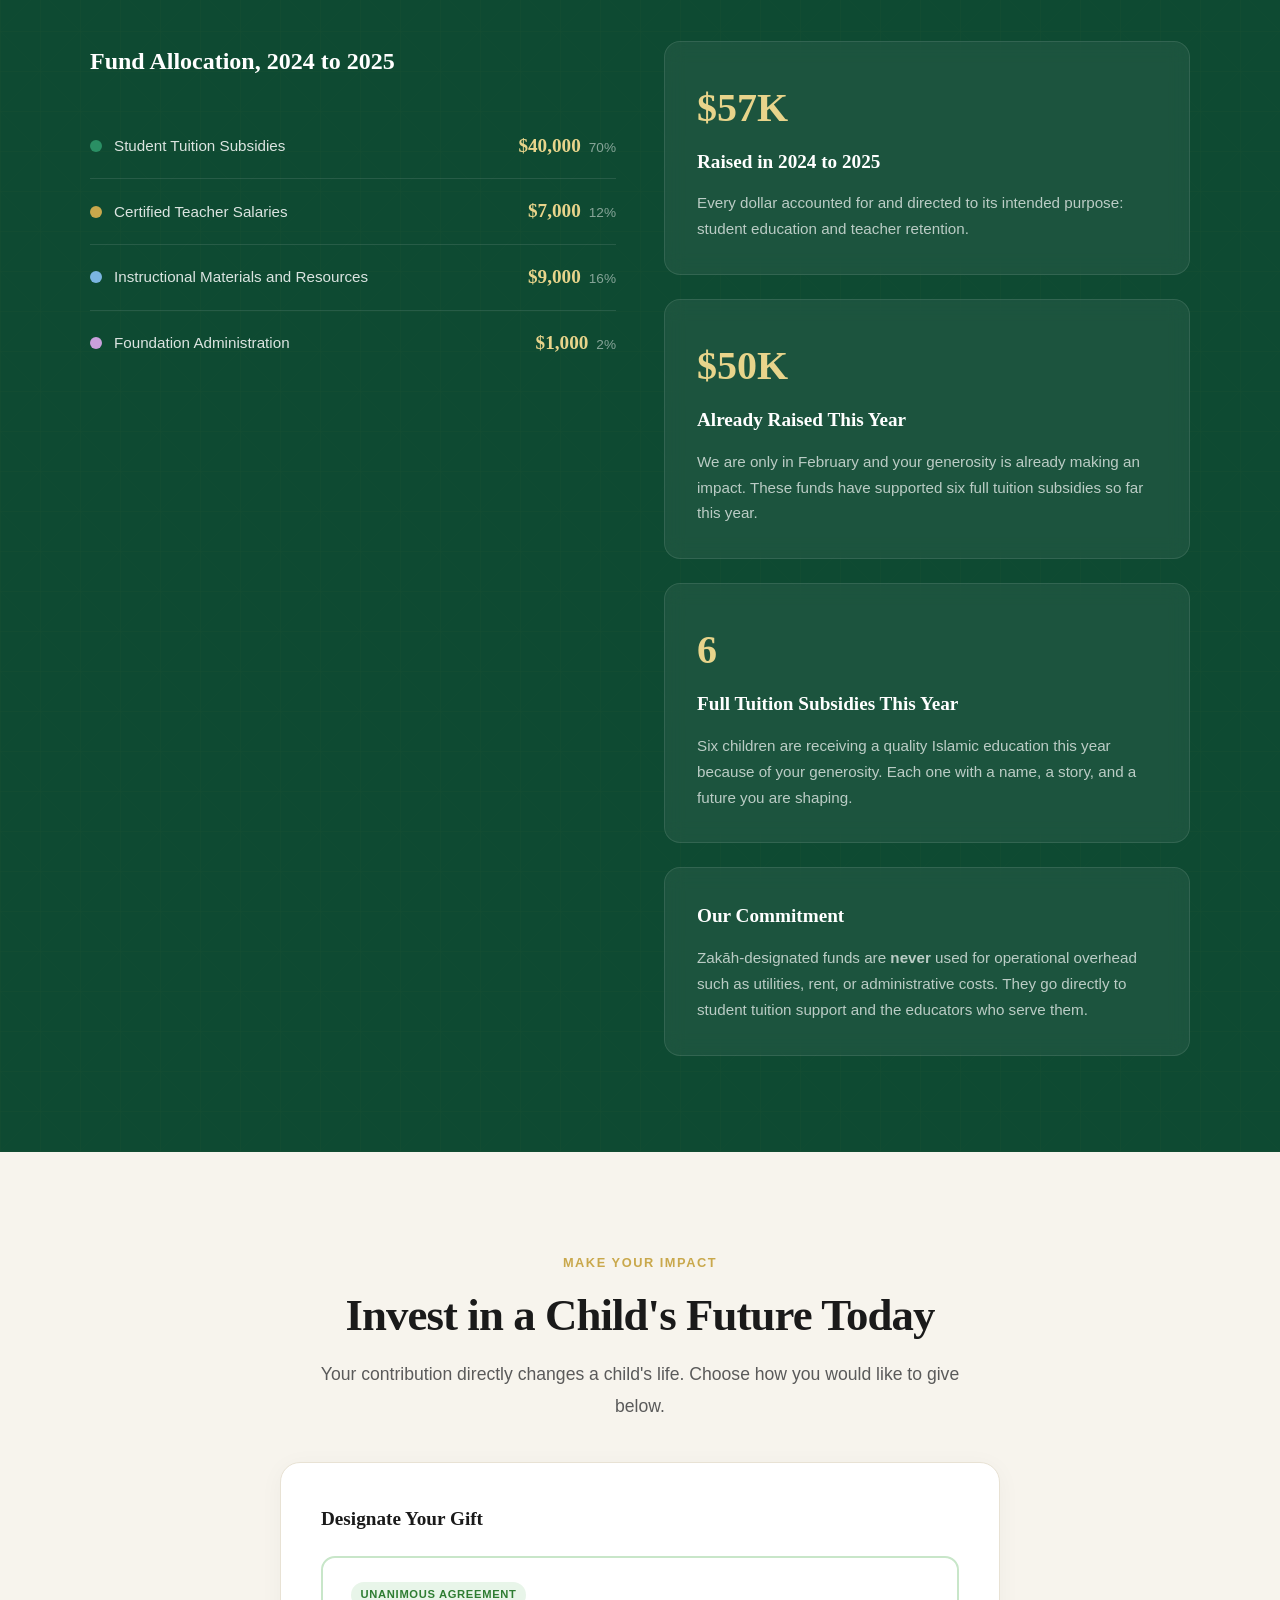
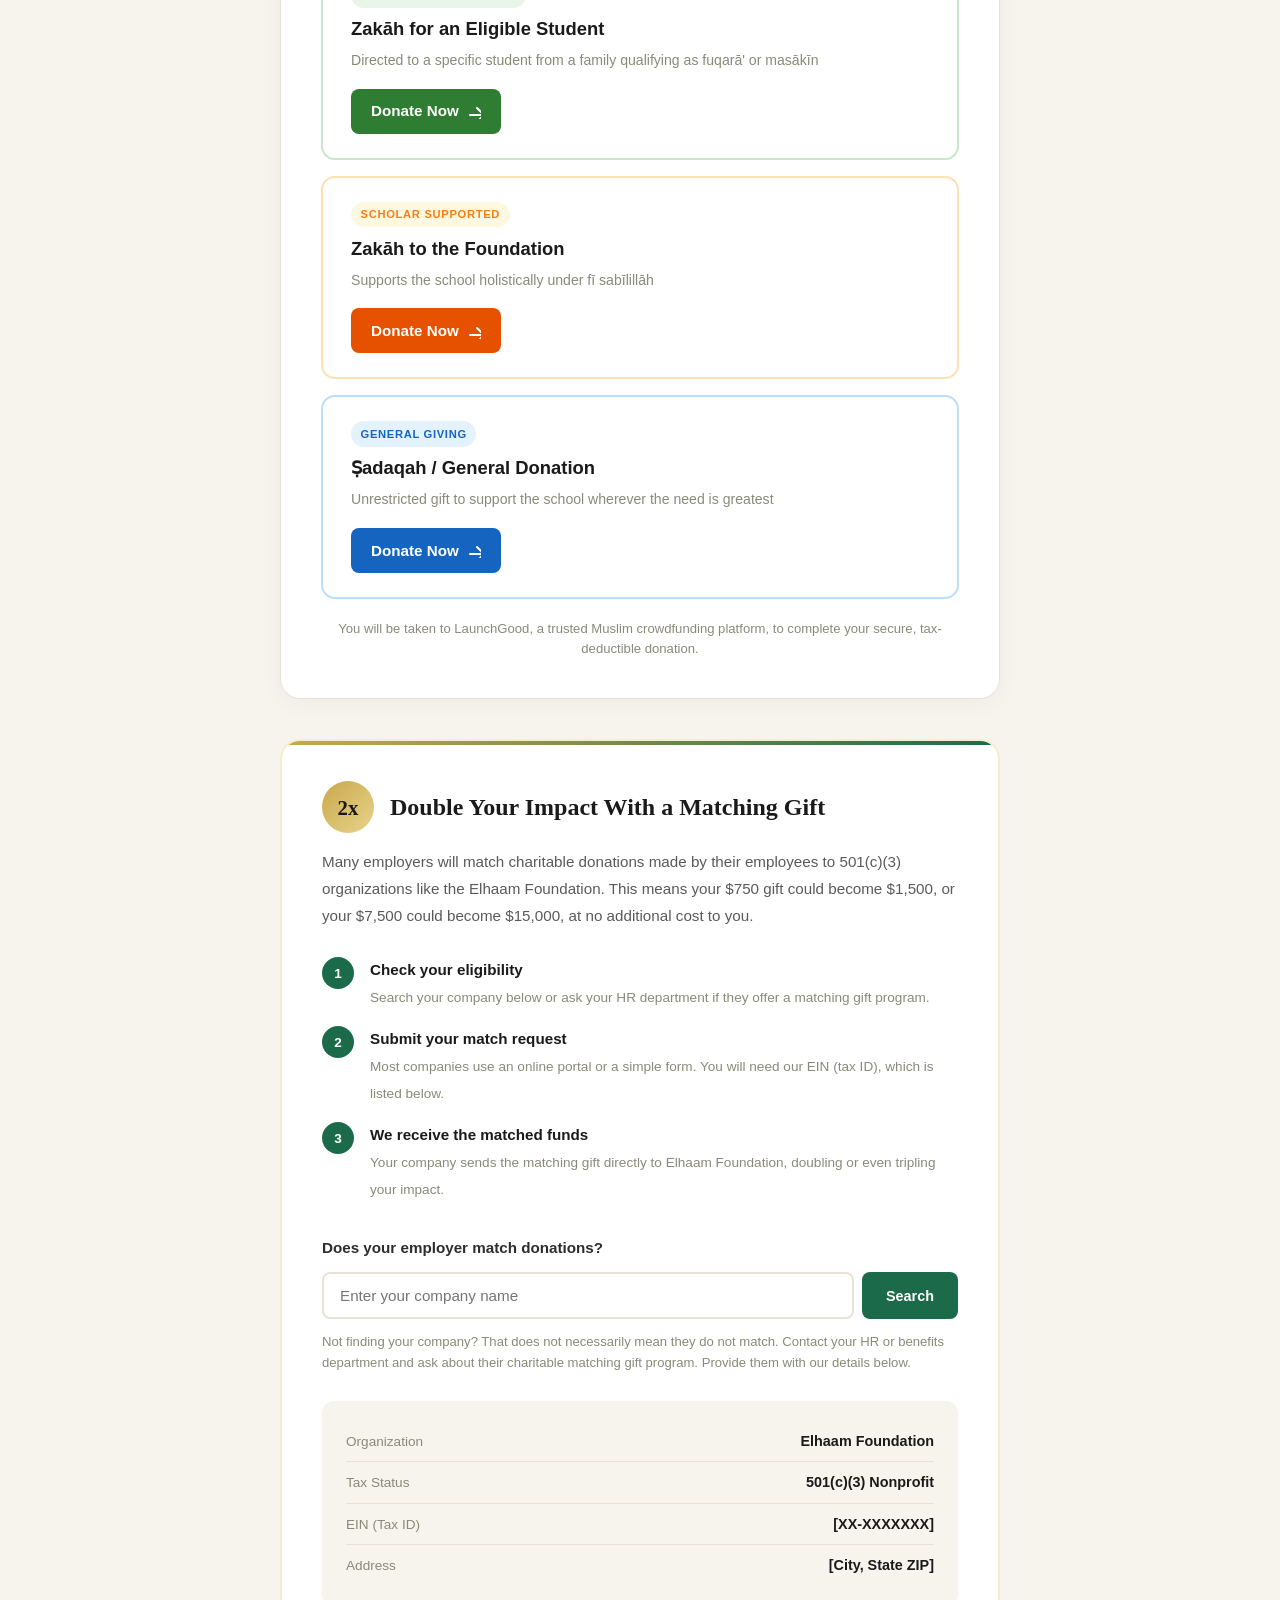
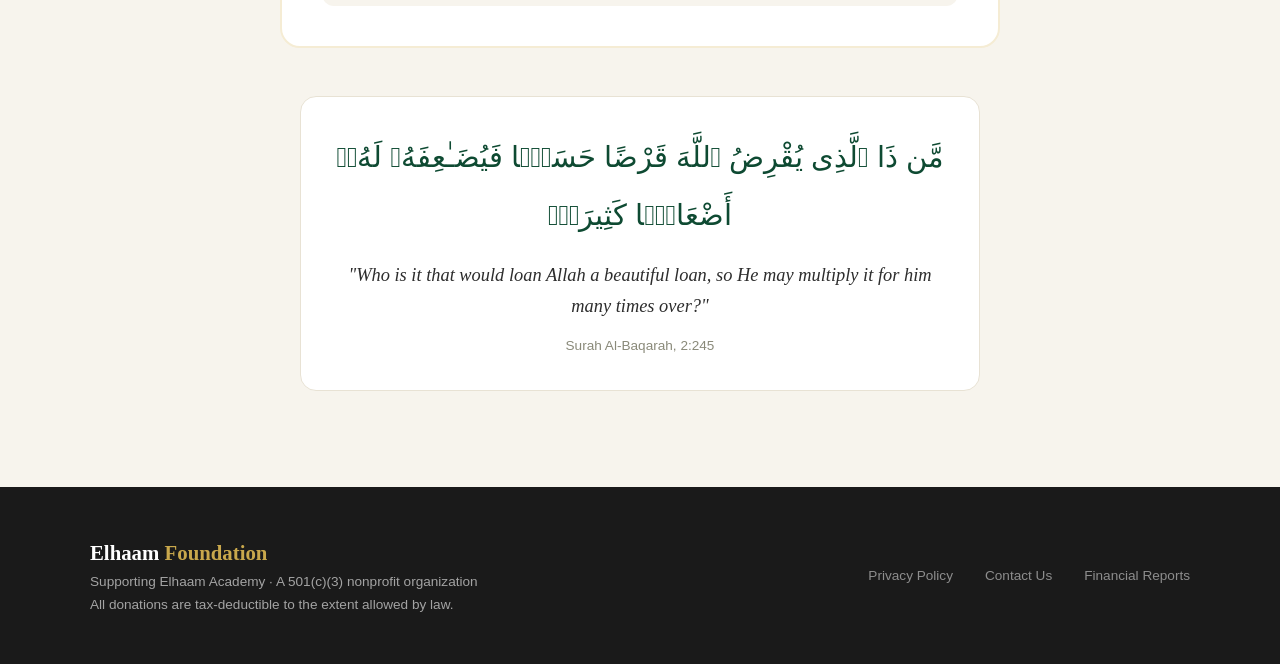
==== commit 84ffab0c: "Personal information addes" ====
--- a/index.html
+++ b/index.html
@@ -6,13 +6,11 @@
 <title>Elhaam Foundation | Investing in the Future of Our Children</title>
 <link href="https://fonts.googleapis.com/css2?family=Cormorant+Garamond:ital,wght@0,400;0,500;0,600;0,700;1,400;1,500&family=DM+Sans:wght@300;400;500;600;700&display=swap" rel="stylesheet">
 <link rel="stylesheet" href="style.css">
-<style>
-  
-</style>
+
 </head>
 <body>
 
-<!-- NAV -->
+<!-- NAVBar section start -->
 <nav>
   <div class="nav-inner">
     <a href="#" class="nav-logo">Elhaam <span>Foundation</span></a>
@@ -25,8 +23,8 @@
     </div>
   </div>
 </nav>
-
-<!-- HERO -->
+<!-- NAVBar section start -->
+<!-- HERO Section start -->
 <section class="hero">
   <div class="islamic-pattern"></div>
   <div class="hero-glow"></div>
@@ -58,7 +56,7 @@
     </div>
   </div>
 </section>
-
+<!-- Hero section end  -->
 <!-- CHALLENGE -->
 <section class="challenge" id="challenge">
   <div class="section-inner">
--- a/style.css
+++ b/style.css
@@ -0,0 +1,568 @@
+:root {
+    --emerald: #1B6B4A;
+    --emerald-deep: #0E4A32;
+    --emerald-light: #2A8F64;
+    --gold: #C9A84C;
+    --gold-light: #E8D48B;
+    --gold-soft: #F5ECD4;
+    --cream: #FDFAF3;
+    --warm-white: #FEFCF8;
+    --charcoal: #1A1A1A;
+    --text: #2D2D2D;
+    --text-light: #5A5A5A;
+    --text-muted: #8A8A7A;
+    --border: #E8E2D4;
+    --section-bg: #F7F4ED;
+  }
+
+  * { margin: 0; padding: 0; box-sizing: border-box; }
+  html { scroll-behavior: smooth; }
+
+  body {
+    font-family: 'DM Sans', sans-serif;
+    color: var(--text);
+    background: var(--warm-white);
+    line-height: 1.7;
+    -webkit-font-smoothing: antialiased;
+  }
+
+  .islamic-pattern {
+    position: absolute;
+    width: 100%;
+    height: 100%;
+    top: 0; left: 0;
+    opacity: 0.04;
+    background-image:
+      repeating-linear-gradient(0deg, var(--gold) 0px, transparent 1px, transparent 40px),
+      repeating-linear-gradient(90deg, var(--gold) 0px, transparent 1px, transparent 40px),
+      repeating-linear-gradient(45deg, var(--gold) 0px, transparent 1px, transparent 56.57px),
+      repeating-linear-gradient(-45deg, var(--gold) 0px, transparent 1px, transparent 56.57px);
+    pointer-events: none;
+  }
+
+  /* NAV */
+  nav {
+    position: fixed; top: 0; left: 0; right: 0; z-index: 100;
+    background: rgba(254, 252, 248, 0.92);
+    backdrop-filter: blur(20px);
+    border-bottom: 1px solid var(--border);
+  }
+  .nav-inner {
+    max-width: 1200px; margin: 0 auto; padding: 1rem 2rem;
+    display: flex; justify-content: space-between; align-items: center;
+  }
+  .nav-logo {
+    font-family: 'Cormorant Garamond', serif;
+    font-size: 1.5rem; font-weight: 700; color: var(--emerald-deep);
+    text-decoration: none; letter-spacing: -0.02em;
+  }
+  .nav-logo span { color: var(--gold); }
+  .nav-links { display: flex; gap: 2rem; align-items: center; }
+  .nav-links a {
+    text-decoration: none; color: var(--text-light);
+    font-size: 0.9rem; font-weight: 500; transition: color 0.2s;
+  }
+  .nav-links a:hover { color: var(--emerald); }
+  .nav-cta {
+    background: var(--emerald) !important; color: white !important;
+    padding: 0.6rem 1.5rem; border-radius: 6px; transition: background 0.2s !important;
+  }
+  .nav-cta:hover { background: var(--emerald-deep) !important; }
+
+  /* HERO */
+  .hero {
+    position: relative; min-height: 100vh; display: flex; align-items: center;
+    background: linear-gradient(165deg, var(--emerald-deep) 0%, var(--emerald) 40%, #1D7A54 100%);
+    overflow: hidden; padding-top: 80px;
+  }
+  .hero .islamic-pattern { opacity: 0.06; }
+  .hero-glow {
+    position: absolute; width: 600px; height: 600px; border-radius: 50%;
+    background: radial-gradient(circle, rgba(201, 168, 76, 0.15) 0%, transparent 70%);
+    top: -100px; right: -100px; pointer-events: none;
+  }
+  .hero-glow-2 {
+    position: absolute; width: 400px; height: 400px; border-radius: 50%;
+    background: radial-gradient(circle, rgba(201, 168, 76, 0.1) 0%, transparent 70%);
+    bottom: -50px; left: 10%; pointer-events: none;
+  }
+  .hero-content {
+    max-width: 1200px; margin: 0 auto; padding: 4rem 2rem;
+    display: grid; grid-template-columns: 1.1fr 0.9fr; gap: 4rem; align-items: center;
+    position: relative; z-index: 2;
+  }
+  .hero-badge {
+    display: inline-flex; align-items: center; gap: 0.5rem;
+    background: rgba(255,255,255,0.1); border: 1px solid rgba(201, 168, 76, 0.3);
+    padding: 0.5rem 1rem; border-radius: 100px;
+    font-size: 0.85rem; color: var(--gold-light); margin-bottom: 1.5rem;
+    backdrop-filter: blur(10px); animation: fadeInUp 0.8s ease both;
+  }
+  .hero h1 {
+    font-family: 'Cormorant Garamond', serif;
+    font-size: clamp(2.5rem, 5vw, 4rem); font-weight: 600;
+    color: white; line-height: 1.15; margin-bottom: 1.5rem;
+    letter-spacing: -0.02em; animation: fadeInUp 0.8s ease 0.1s both;
+  }
+  .hero h1 em { font-style: italic; color: var(--gold-light); }
+  .hero-text {
+    color: rgba(255,255,255,0.8); font-size: 1.15rem; line-height: 1.8;
+    margin-bottom: 2rem; max-width: 540px; animation: fadeInUp 0.8s ease 0.2s both;
+  }
+  .hero-actions {
+    display: flex; gap: 1rem; flex-wrap: wrap; animation: fadeInUp 0.8s ease 0.3s both;
+  }
+  .btn-primary {
+    display: inline-flex; align-items: center; gap: 0.5rem;
+    background: var(--gold); color: var(--charcoal); padding: 1rem 2rem;
+    border-radius: 8px; text-decoration: none; font-weight: 600; font-size: 1rem;
+    transition: all 0.3s ease; border: none; cursor: pointer;
+  }
+  .btn-primary:hover {
+    background: var(--gold-light); transform: translateY(-2px);
+    box-shadow: 0 8px 30px rgba(201, 168, 76, 0.3);
+  }
+  .btn-secondary {
+    display: inline-flex; align-items: center; gap: 0.5rem;
+    background: transparent; color: white; padding: 1rem 2rem;
+    border-radius: 8px; text-decoration: none; font-weight: 500; font-size: 1rem;
+    border: 1px solid rgba(255,255,255,0.3); transition: all 0.3s ease;
+  }
+  .btn-secondary:hover { background: rgba(255,255,255,0.1); border-color: rgba(255,255,255,0.5); }
+
+  .hero-card {
+    background: rgba(255,255,255,0.07); backdrop-filter: blur(20px);
+    border: 1px solid rgba(255,255,255,0.12); border-radius: 20px;
+    padding: 2.5rem; animation: fadeInUp 0.8s ease 0.4s both;
+  }
+  .hero-card h3 {
+    font-family: 'Cormorant Garamond', serif; color: white;
+    font-size: 1.3rem; margin-bottom: 1.5rem; font-weight: 600;
+  }
+  .impact-stat {
+    display: flex; align-items: baseline; gap: 0.75rem;
+    margin-bottom: 1.25rem; padding-bottom: 1.25rem;
+    border-bottom: 1px solid rgba(255,255,255,0.08);
+  }
+  .impact-stat:last-child { border-bottom: none; margin-bottom: 0; padding-bottom: 0; }
+  .impact-number {
+    font-family: 'Cormorant Garamond', serif; font-size: 2.2rem;
+    font-weight: 700; color: var(--gold-light); line-height: 1; min-width: 100px;
+  }
+  .impact-label { color: rgba(255,255,255,0.7); font-size: 0.95rem; line-height: 1.5; }
+
+  /* SECTIONS */
+  section { padding: 6rem 2rem; }
+  .section-inner { max-width: 1100px; margin: 0 auto; }
+  .section-label {
+    display: inline-block; font-size: 0.8rem; font-weight: 600;
+    text-transform: uppercase; letter-spacing: 0.12em;
+    color: var(--gold); margin-bottom: 1rem;
+  }
+  .section-title {
+    font-family: 'Cormorant Garamond', serif;
+    font-size: clamp(2rem, 3.5vw, 2.8rem); font-weight: 600;
+    color: var(--charcoal); line-height: 1.2; margin-bottom: 1.5rem;
+    letter-spacing: -0.02em;
+  }
+  .section-subtitle {
+    color: var(--text-light); font-size: 1.1rem; line-height: 1.8; max-width: 680px;
+  }
+
+  /* CHALLENGE */
+  .challenge { background: var(--warm-white); position: relative; }
+  .challenge-grid { display: grid; grid-template-columns: 1fr 1fr; gap: 3rem; margin-top: 3rem; }
+  .challenge-narrative { padding-right: 2rem; }
+  .challenge-narrative p { margin-bottom: 1.25rem; color: var(--text); font-size: 1.05rem; line-height: 1.85; }
+  .challenge-narrative p:first-of-type::first-letter {
+    font-family: 'Cormorant Garamond', serif; font-size: 3.5rem;
+    float: left; line-height: 1; margin-right: 0.5rem;
+    color: var(--emerald); font-weight: 700;
+  }
+  .gap-visual {
+    background: var(--section-bg); border-radius: 16px; padding: 2.5rem;
+    position: relative; overflow: hidden;
+  }
+  .gap-visual h4 {
+    font-family: 'Cormorant Garamond', serif; font-size: 1.3rem;
+    font-weight: 600; margin-bottom: 2rem; color: var(--charcoal);
+  }
+  .gap-bar { margin-bottom: 1.75rem; }
+  .gap-bar-label { display: flex; justify-content: space-between; margin-bottom: 0.5rem; font-size: 0.9rem; font-weight: 500; }
+  .gap-bar-label span:last-child {
+    font-family: 'Cormorant Garamond', serif; font-size: 1.2rem;
+    font-weight: 700; color: var(--emerald-deep);
+  }
+  .gap-bar-track { height: 12px; background: var(--border); border-radius: 100px; overflow: hidden; }
+  .gap-bar-fill { height: 100%; border-radius: 100px; transition: width 1.5s ease; }
+  .fill-actual { background: linear-gradient(90deg, var(--emerald), var(--emerald-light)); }
+  .fill-needed { background: linear-gradient(90deg, var(--gold), var(--gold-light)); }
+  .fill-gap { background: linear-gradient(90deg, #D4614E, #E8836F); }
+  .gap-callout { margin-top: 2rem; padding: 1.5rem; background: white; border-radius: 12px; border-left: 4px solid var(--gold); }
+  .gap-callout p { font-size: 0.95rem; color: var(--text); line-height: 1.7; }
+  .gap-callout strong { color: var(--emerald-deep); }
+
+  /* WHY ELHAAM */
+  .why-elhaam { background: var(--section-bg); position: relative; }
+  .pillars-grid { display: grid; grid-template-columns: repeat(3, 1fr); gap: 2rem; margin-top: 3rem; }
+  .pillar-card {
+    background: white; border-radius: 16px; padding: 2.5rem 2rem;
+    border: 1px solid var(--border); transition: all 0.3s ease;
+    position: relative; overflow: hidden;
+  }
+  .pillar-card::before {
+    content: ''; position: absolute; top: 0; left: 0; right: 0; height: 4px;
+    background: linear-gradient(90deg, var(--emerald), var(--gold));
+    opacity: 0; transition: opacity 0.3s ease;
+  }
+  .pillar-card:hover { transform: translateY(-4px); box-shadow: 0 12px 40px rgba(0,0,0,0.06); }
+  .pillar-card:hover::before { opacity: 1; }
+  .pillar-icon {
+    width: 56px; height: 56px;
+    background: linear-gradient(135deg, var(--emerald), var(--emerald-light));
+    border-radius: 14px; display: flex; align-items: center;
+    justify-content: center; margin-bottom: 1.5rem; font-size: 1.5rem;
+  }
+  .pillar-card h3 {
+    font-family: 'Cormorant Garamond', serif; font-size: 1.35rem;
+    font-weight: 600; color: var(--charcoal); margin-bottom: 0.75rem;
+  }
+  .pillar-card p { color: var(--text-light); font-size: 0.95rem; line-height: 1.75; }
+
+  /* ZAKAH */
+  .zakah-section { background: var(--warm-white); position: relative; }
+  .zakah-intro { max-width: 780px; margin-bottom: 3rem; }
+  .zakah-intro p { color: var(--text); font-size: 1.05rem; line-height: 1.85; margin-bottom: 1rem; }
+  .zakah-paths { display: grid; grid-template-columns: 1fr 1fr; gap: 2rem; margin-bottom: 3rem; }
+  .zakah-path {
+    border-radius: 16px; padding: 2.5rem; border: 2px solid var(--border);
+    transition: all 0.3s ease; position: relative; background: white;
+  }
+  .zakah-path:hover { border-color: var(--emerald); box-shadow: 0 8px 30px rgba(27, 107, 74, 0.08); }
+  .path-badge {
+    display: inline-block; padding: 0.35rem 0.85rem; border-radius: 100px;
+    font-size: 0.75rem; font-weight: 600; text-transform: uppercase;
+    letter-spacing: 0.08em; margin-bottom: 1.25rem;
+  }
+  .path-badge.consensus { background: #E8F5E9; color: #2E7D32; }
+  .path-badge.supported { background: #FFF8E1; color: #F57F17; }
+  .zakah-path h3 {
+    font-family: 'Cormorant Garamond', serif; font-size: 1.5rem;
+    font-weight: 600; color: var(--charcoal); margin-bottom: 0.75rem;
+  }
+  .zakah-path p { color: var(--text-light); font-size: 0.95rem; line-height: 1.75; margin-bottom: 1.5rem; }
+  .zakah-path .btn-primary { width: 100%; justify-content: center; }
+
+  /* SCHOLARS */
+  .scholars-section {
+    background: var(--section-bg); border-radius: 16px; padding: 2.5rem; margin-top: 1rem;
+  }
+  .scholars-section h3 {
+    font-family: 'Cormorant Garamond', serif; font-size: 1.5rem;
+    font-weight: 600; color: var(--charcoal); margin-bottom: 0.5rem;
+  }
+  .scholars-section > p {
+    color: var(--text-light); font-size: 0.95rem; margin-bottom: 2rem; line-height: 1.7;
+  }
+
+  .scholar-category {
+    font-family: 'Cormorant Garamond', serif;
+    font-size: 1.15rem; font-weight: 600; color: var(--emerald-deep);
+    margin: 2rem 0 1rem; padding-bottom: 0.5rem;
+    border-bottom: 2px solid var(--gold-soft);
+  }
+  .scholar-category:first-of-type { margin-top: 0; }
+
+  .scholar-item {
+    background: white; border-radius: 12px; margin-bottom: 0.75rem;
+    border: 1px solid var(--border); overflow: hidden; transition: all 0.3s ease;
+  }
+  .scholar-item:hover { border-color: var(--emerald); }
+  .scholar-header {
+    display: flex; align-items: center; justify-content: space-between;
+    padding: 1.25rem 1.5rem; cursor: pointer; user-select: none;
+  }
+  .scholar-name { display: flex; align-items: center; gap: 1rem; }
+  .scholar-avatar {
+    width: 44px; height: 44px;
+    background: linear-gradient(135deg, var(--emerald), var(--emerald-light));
+    border-radius: 50%; display: flex; align-items: center; justify-content: center;
+    color: white; font-family: 'Cormorant Garamond', serif;
+    font-weight: 700; font-size: 1.1rem; flex-shrink: 0;
+  }
+  .scholar-avatar.org {
+    background: linear-gradient(135deg, var(--gold), #D4B85C);
+    color: var(--charcoal);
+  }
+  .scholar-info h4 { font-size: 1rem; font-weight: 600; color: var(--charcoal); }
+  .scholar-info span { font-size: 0.85rem; color: var(--text-muted); }
+  .scholar-toggle {
+    width: 32px; height: 32px; border-radius: 50%; background: var(--section-bg);
+    display: flex; align-items: center; justify-content: center;
+    transition: all 0.3s ease; flex-shrink: 0;
+  }
+  .scholar-toggle svg { transition: transform 0.3s ease; }
+  .scholar-item.open .scholar-toggle svg { transform: rotate(180deg); }
+  .scholar-body { max-height: 0; overflow: hidden; transition: max-height 0.4s ease; }
+  .scholar-item.open .scholar-body { max-height: 600px; }
+  .scholar-body-inner {
+    padding: 0 1.5rem 1.5rem; color: var(--text-light);
+    font-size: 0.95rem; line-height: 1.75;
+    border-top: 1px solid var(--border); padding-top: 1.25rem;
+  }
+  .scholar-body-inner blockquote {
+    margin: 1rem 0; padding: 1rem 1.25rem; background: var(--gold-soft);
+    border-left: 3px solid var(--gold); border-radius: 0 8px 8px 0;
+    font-style: italic; color: var(--text);
+  }
+  .scholar-body-inner .source {
+    font-size: 0.85rem; color: var(--text-muted); margin-top: 0.5rem;
+  }
+
+  /* TRANSPARENCY */
+  .transparency {
+    background: var(--emerald-deep); color: white; position: relative; overflow: hidden;
+  }
+  .transparency .islamic-pattern { opacity: 0.04; }
+  .transparency .section-label { color: var(--gold-light); }
+  .transparency .section-title { color: white; }
+  .transparency .section-subtitle { color: rgba(255,255,255,0.7); }
+  .transparency-grid { display: grid; grid-template-columns: 1fr 1fr; gap: 3rem; margin-top: 3rem; }
+  .transparency-left h3 {
+    font-family: 'Cormorant Garamond', serif; font-size: 1.5rem;
+    font-weight: 600; margin-bottom: 2rem; color: white;
+  }
+  .fund-row {
+    display: flex; justify-content: space-between; align-items: center;
+    padding: 1rem 0; border-bottom: 1px solid rgba(255,255,255,0.1);
+  }
+  .fund-row:last-child { border-bottom: none; }
+  .fund-category { display: flex; align-items: center; gap: 0.75rem; }
+  .fund-dot { width: 12px; height: 12px; border-radius: 50%; flex-shrink: 0; }
+  .fund-category span { font-size: 0.95rem; color: rgba(255,255,255,0.85); }
+  .fund-amount {
+    font-family: 'Cormorant Garamond', serif; font-size: 1.2rem;
+    font-weight: 700; color: var(--gold-light);
+  }
+  .fund-percent { font-size: 0.85rem; color: rgba(255,255,255,0.5); margin-left: 0.5rem; }
+  .transparency-right { display: flex; flex-direction: column; gap: 1.5rem; }
+  .trust-card {
+    background: rgba(255,255,255,0.06); border: 1px solid rgba(255,255,255,0.1);
+    border-radius: 16px; padding: 2rem; backdrop-filter: blur(10px);
+  }
+  .trust-card h4 {
+    font-family: 'Cormorant Garamond', serif; font-size: 1.2rem;
+    font-weight: 600; margin-bottom: 0.75rem; color: white;
+  }
+  .trust-card p { color: rgba(255,255,255,0.7); font-size: 0.95rem; line-height: 1.7; }
+  .trust-highlight {
+    font-family: 'Cormorant Garamond', serif; font-size: 2.5rem;
+    font-weight: 700; color: var(--gold-light); margin-bottom: 0.25rem;
+  }
+
+  /* DONATE */
+  .donate-cta { background: var(--section-bg); text-align: center; position: relative; scroll-margin-top: 80px; }
+  .donate-cta .section-title { max-width: 700px; margin: 0 auto 1rem; }
+  .donate-cta .section-subtitle { margin: 0 auto 2.5rem; text-align: center; }
+
+  .donate-form-container {
+    max-width: 720px; margin: 0 auto; text-align: left;
+    background: white; border-radius: 20px; padding: 2.5rem;
+    border: 1px solid var(--border); box-shadow: 0 4px 24px rgba(0,0,0,0.04);
+  }
+  .donate-step { margin-bottom: 2.5rem; }
+  .donate-step:last-of-type { margin-bottom: 0; }
+  .step-label {
+    font-family: 'Cormorant Garamond', serif; font-size: 1.2rem;
+    font-weight: 600; color: var(--charcoal); margin-bottom: 1.25rem;
+  }
+
+  /* Designation */
+  .designation-buttons { display: flex; flex-direction: column; gap: 1rem; }
+  .designation-btn {
+    display: flex; flex-direction: column; gap: 0.35rem;
+    padding: 1.5rem 1.75rem; border-radius: 14px; cursor: pointer;
+    transition: all 0.3s ease; position: relative; text-decoration: none;
+    border: 2px solid var(--border); background: white;
+  }
+  .designation-btn:hover {
+    transform: translateY(-3px);
+    box-shadow: 0 10px 35px rgba(0,0,0,0.08);
+  }
+  .designation-btn strong { font-size: 1.15rem; color: var(--charcoal); }
+  .designation-desc { font-size: 0.88rem; color: var(--text-muted); line-height: 1.5; }
+  .btn-cta {
+    display: inline-flex; align-items: center; gap: 0.4rem;
+    margin-top: 0.75rem; font-weight: 600; font-size: 0.95rem;
+    padding: 0.6rem 1.25rem; border-radius: 8px; width: fit-content;
+    transition: all 0.2s ease;
+  }
+  .consensus-btn { border-color: #C8E6C9; }
+  .consensus-btn:hover { border-color: #2E7D32; background: #F1F8F1; }
+  .consensus-btn .btn-cta { background: #2E7D32; color: white; }
+  .consensus-btn:hover .btn-cta { background: #1B5E20; }
+
+  .supported-btn { border-color: #FFE0B2; }
+  .supported-btn:hover { border-color: #E65100; background: #FFF8F0; }
+  .supported-btn .btn-cta { background: #E65100; color: white; }
+  .supported-btn:hover .btn-cta { background: #BF360C; }
+
+  .sadaqah-btn { border-color: #BBDEFB; }
+  .sadaqah-btn:hover { border-color: #1565C0; background: #F0F7FF; }
+  .sadaqah-btn .btn-cta { background: #1565C0; color: white; }
+  .sadaqah-btn:hover .btn-cta { background: #0D47A1; }
+
+  .designation-badge {
+    display: inline-block; padding: 0.2rem 0.6rem; border-radius: 100px;
+    font-size: 0.7rem; font-weight: 600; text-transform: uppercase;
+    letter-spacing: 0.06em; width: fit-content;
+  }
+  .designation-badge.consensus { background: #E8F5E9; color: #2E7D32; }
+  .designation-badge.supported { background: #FFF8E1; color: #F57F17; }
+  .designation-badge.sadaqah { background: #E3F2FD; color: #1565C0; }
+
+  .lg-note {
+    font-size: 0.82rem; color: var(--text-muted); text-align: center;
+    line-height: 1.5; margin-top: 1.25rem;
+  }
+
+  /* Matching Gifts */
+  .matching-gifts {
+    max-width: 720px; margin: 2.5rem auto 0; text-align: left;
+  }
+  .matching-inner {
+    background: white; border-radius: 20px; padding: 2.5rem;
+    border: 2px solid var(--gold-soft); position: relative; overflow: hidden;
+  }
+  .matching-inner::before {
+    content: ''; position: absolute; top: 0; left: 0; right: 0; height: 4px;
+    background: linear-gradient(90deg, var(--gold), var(--emerald));
+  }
+  .matching-header-row {
+    display: flex; align-items: center; gap: 1rem; margin-bottom: 1rem;
+  }
+  .matching-icon {
+    width: 52px; height: 52px; border-radius: 50%; flex-shrink: 0;
+    background: linear-gradient(135deg, var(--gold), var(--gold-light));
+    display: flex; align-items: center; justify-content: center;
+    font-family: 'Cormorant Garamond', serif; font-weight: 800;
+    font-size: 1.3rem; color: var(--charcoal);
+  }
+  .matching-inner h3 {
+    font-family: 'Cormorant Garamond', serif; font-size: 1.5rem;
+    font-weight: 600; color: var(--charcoal); margin: 0;
+  }
+  .matching-inner > p {
+    color: var(--text-light); font-size: 0.95rem; line-height: 1.75; margin-bottom: 1.75rem;
+  }
+
+  .matching-steps { display: flex; flex-direction: column; gap: 1rem; margin-bottom: 2rem; }
+  .matching-step {
+    display: flex; align-items: flex-start; gap: 1rem;
+  }
+  .step-num {
+    width: 32px; height: 32px; border-radius: 50%; flex-shrink: 0;
+    background: var(--emerald); color: white; display: flex;
+    align-items: center; justify-content: center;
+    font-weight: 700; font-size: 0.85rem;
+  }
+  .matching-step strong { font-size: 0.95rem; color: var(--charcoal); display: block; }
+  .matching-step span { font-size: 0.85rem; color: var(--text-muted); line-height: 1.5; }
+
+  .matching-search { margin-bottom: 1.75rem; }
+  .matching-search label { display: block; margin-bottom: 0.75rem; font-size: 0.95rem; }
+  .matching-search-row { display: flex; gap: 0.5rem; }
+  .matching-search-row input {
+    flex: 1; padding: 0.8rem 1rem; border: 2px solid var(--border); border-radius: 8px;
+    font-size: 0.95rem; font-family: 'DM Sans', sans-serif; outline: none;
+    transition: border-color 0.2s;
+  }
+  .matching-search-row input:focus { border-color: var(--emerald); }
+  .btn-match-search {
+    padding: 0.8rem 1.5rem; background: var(--emerald); color: white;
+    border: none; border-radius: 8px; font-weight: 600; font-size: 0.9rem;
+    cursor: pointer; transition: background 0.2s; font-family: 'DM Sans', sans-serif;
+  }
+  .btn-match-search:hover { background: var(--emerald-deep); }
+  .matching-result {
+    margin-top: 0.75rem; font-size: 0.9rem; line-height: 1.6;
+  }
+  .matching-result.found { color: var(--emerald); font-weight: 500; }
+  .matching-result.not-found { color: var(--text-muted); }
+  .matching-fallback {
+    font-size: 0.82rem; color: var(--text-muted); line-height: 1.6; margin-top: 0.75rem;
+  }
+
+  .matching-details {
+    background: var(--section-bg); border-radius: 12px; padding: 1.25rem 1.5rem;
+  }
+  .detail-row {
+    display: flex; justify-content: space-between; align-items: center;
+    padding: 0.5rem 0; border-bottom: 1px solid var(--border);
+  }
+  .detail-row:last-child { border-bottom: none; }
+  .detail-label { font-size: 0.85rem; color: var(--text-muted); }
+  .detail-value { font-size: 0.9rem; font-weight: 600; color: var(--charcoal); }
+
+  /* Tax note */
+  .tax-note {
+    font-size: 0.8rem; color: var(--text-muted); margin-top: 1.5rem;
+    line-height: 1.6; text-align: center;
+  }
+  .ayah-section {
+    max-width: 680px; margin: 3rem auto 0; text-align: center; padding: 2rem;
+    background: white; border-radius: 16px; border: 1px solid var(--border);
+  }
+  .ayah-arabic { font-size: 1.8rem; line-height: 2; color: var(--emerald-deep); margin-bottom: 1rem; direction: rtl; }
+  .ayah-translation {
+    font-family: 'Cormorant Garamond', serif; font-style: italic;
+    font-size: 1.15rem; color: var(--text); line-height: 1.7; margin-bottom: 0.5rem;
+  }
+  .ayah-reference { font-size: 0.85rem; color: var(--text-muted); }
+
+  /* FOOTER */
+  footer { background: var(--charcoal); color: rgba(255,255,255,0.6); padding: 3rem 2rem; }
+  .footer-inner {
+    max-width: 1100px; margin: 0 auto;
+    display: flex; justify-content: space-between; align-items: center;
+    flex-wrap: wrap; gap: 1.5rem;
+  }
+  .footer-logo {
+    font-family: 'Cormorant Garamond', serif; font-size: 1.3rem;
+    font-weight: 700; color: white;
+  }
+  .footer-logo span { color: var(--gold); }
+  .footer-info { font-size: 0.85rem; line-height: 1.7; }
+  .footer-links { display: flex; gap: 2rem; }
+  .footer-links a {
+    color: rgba(255,255,255,0.5); text-decoration: none;
+    font-size: 0.85rem; transition: color 0.2s;
+  }
+  .footer-links a:hover { color: var(--gold); }
+
+  @keyframes fadeInUp {
+    from { opacity: 0; transform: translateY(30px); }
+    to { opacity: 1; transform: translateY(0); }
+  }
+  .fade-in { opacity: 0; transform: translateY(30px); transition: all 0.8s ease; }
+  .fade-in.visible { opacity: 1; transform: translateY(0); }
+
+  @media (max-width: 900px) {
+    .hero-content { grid-template-columns: 1fr; gap: 2rem; }
+    .challenge-grid { grid-template-columns: 1fr; }
+    .challenge-narrative { padding-right: 0; }
+    .pillars-grid { grid-template-columns: 1fr; }
+    .zakah-paths { grid-template-columns: 1fr; }
+    .transparency-grid { grid-template-columns: 1fr; }
+    .nav-links { display: none; }
+  }
+  @media (max-width: 600px) {
+    section { padding: 4rem 1.25rem; }
+    .hero-content { padding: 3rem 1.25rem; }
+    .donate-options { flex-direction: column; align-items: center; }
+    .donate-amount { width: 100%; max-width: 280px; }
+    .donate-form-container { padding: 1.5rem; }
+    .frequency-toggle { flex-direction: column; align-items: center; }
+    .freq-option { width: 100%; text-align: center; }
+    .donate-custom input { width: 100%; }
+  }
